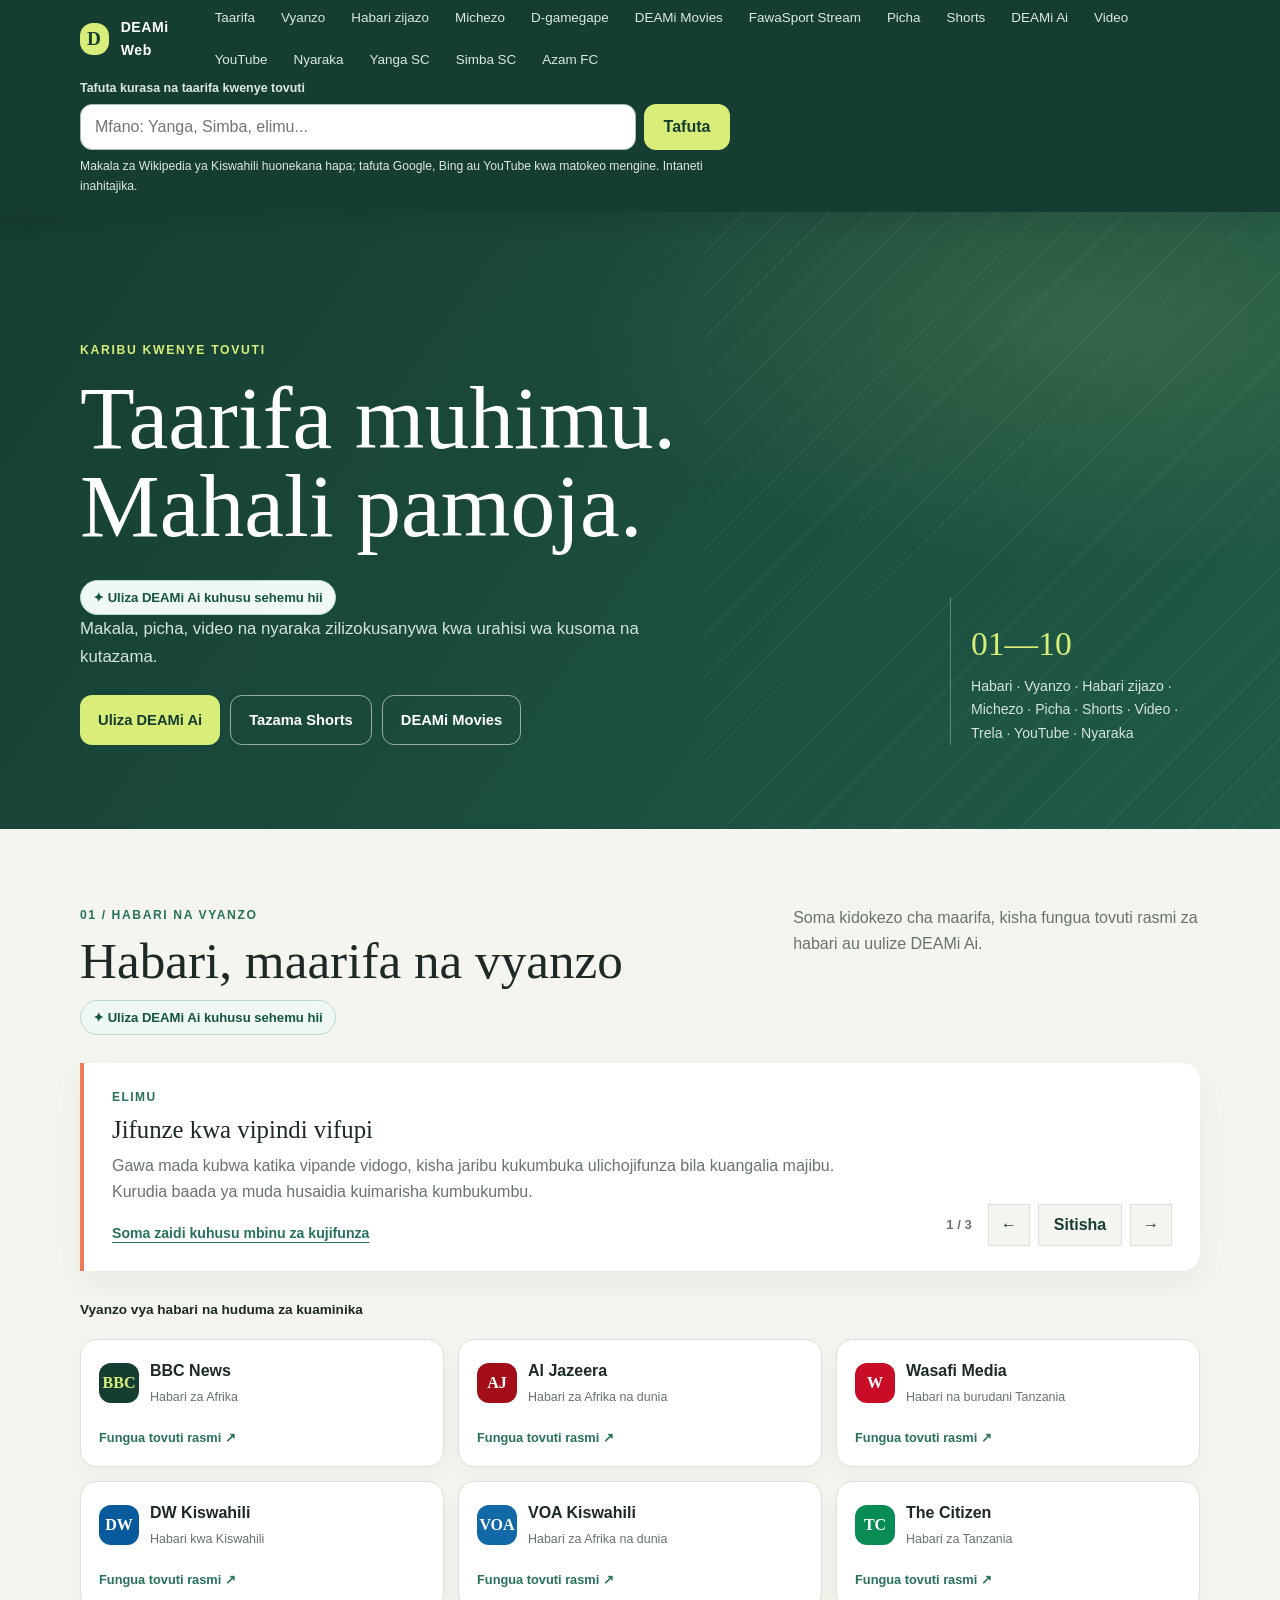
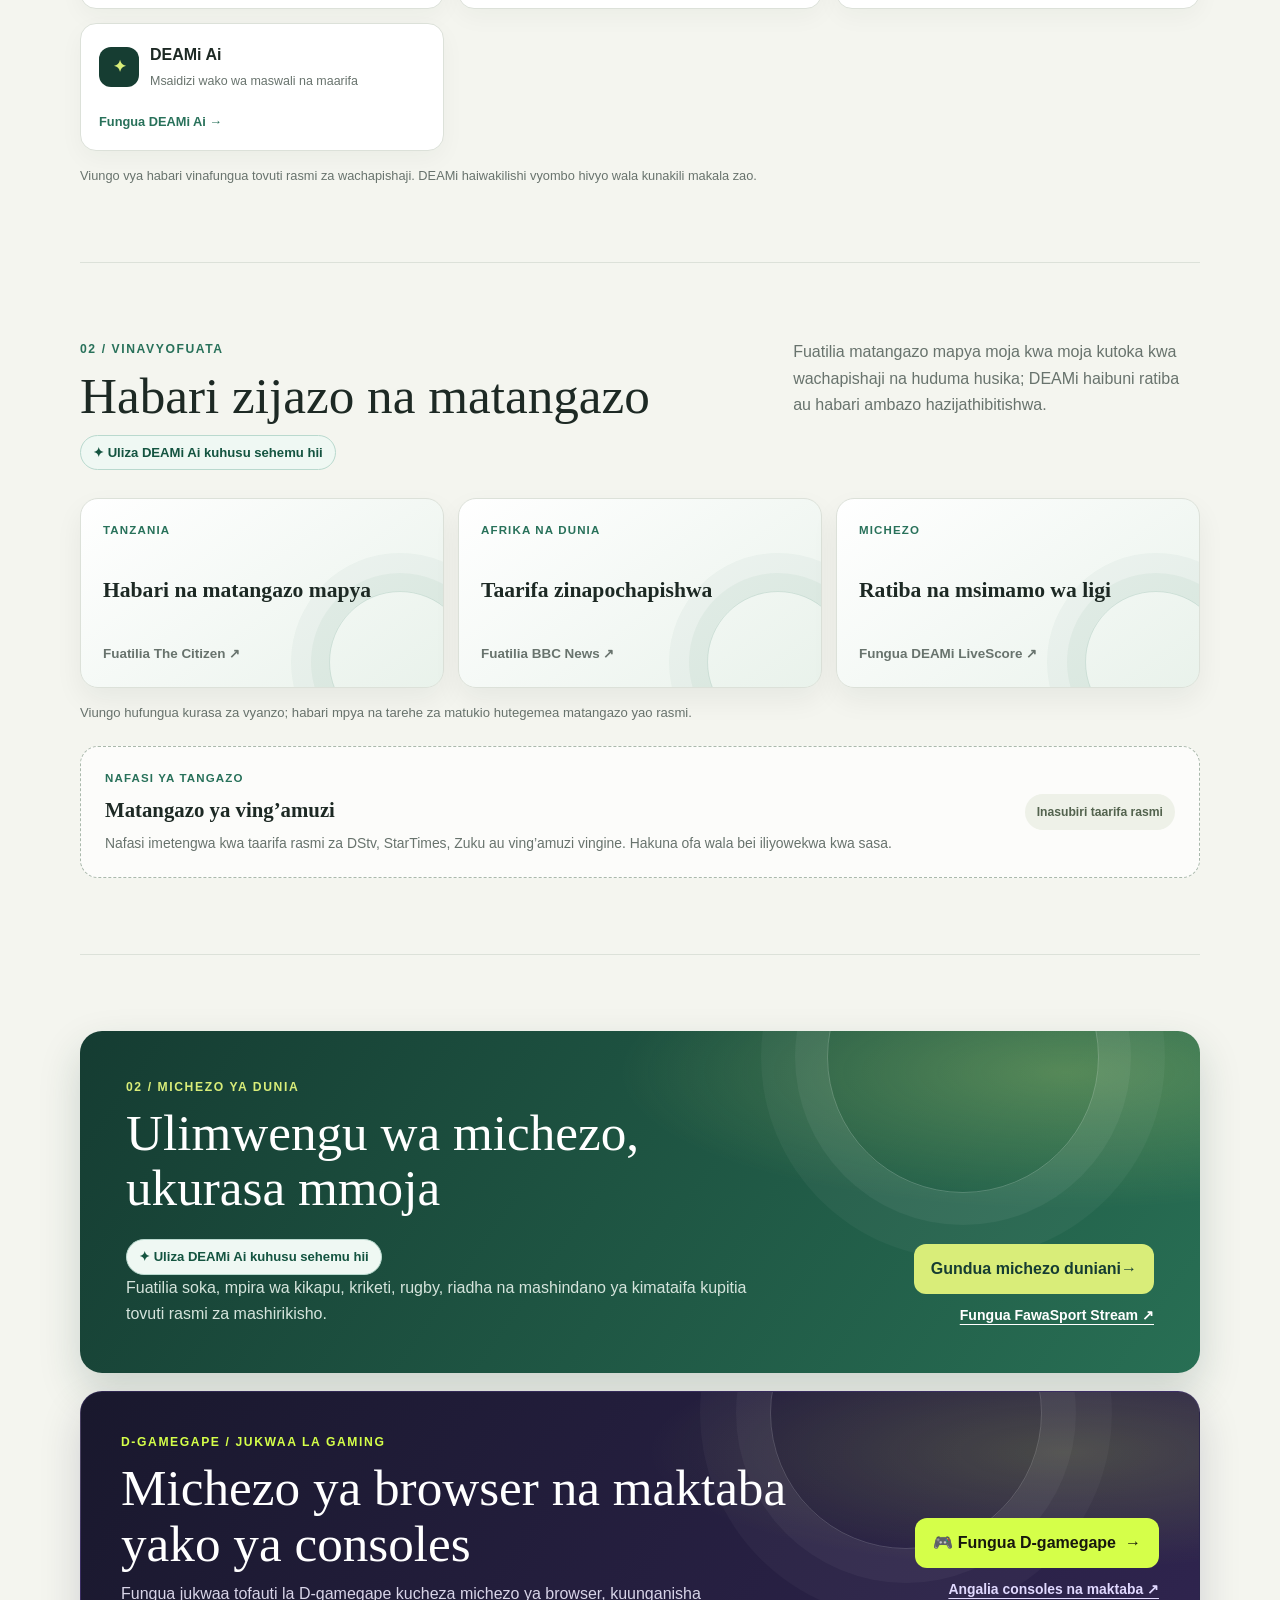
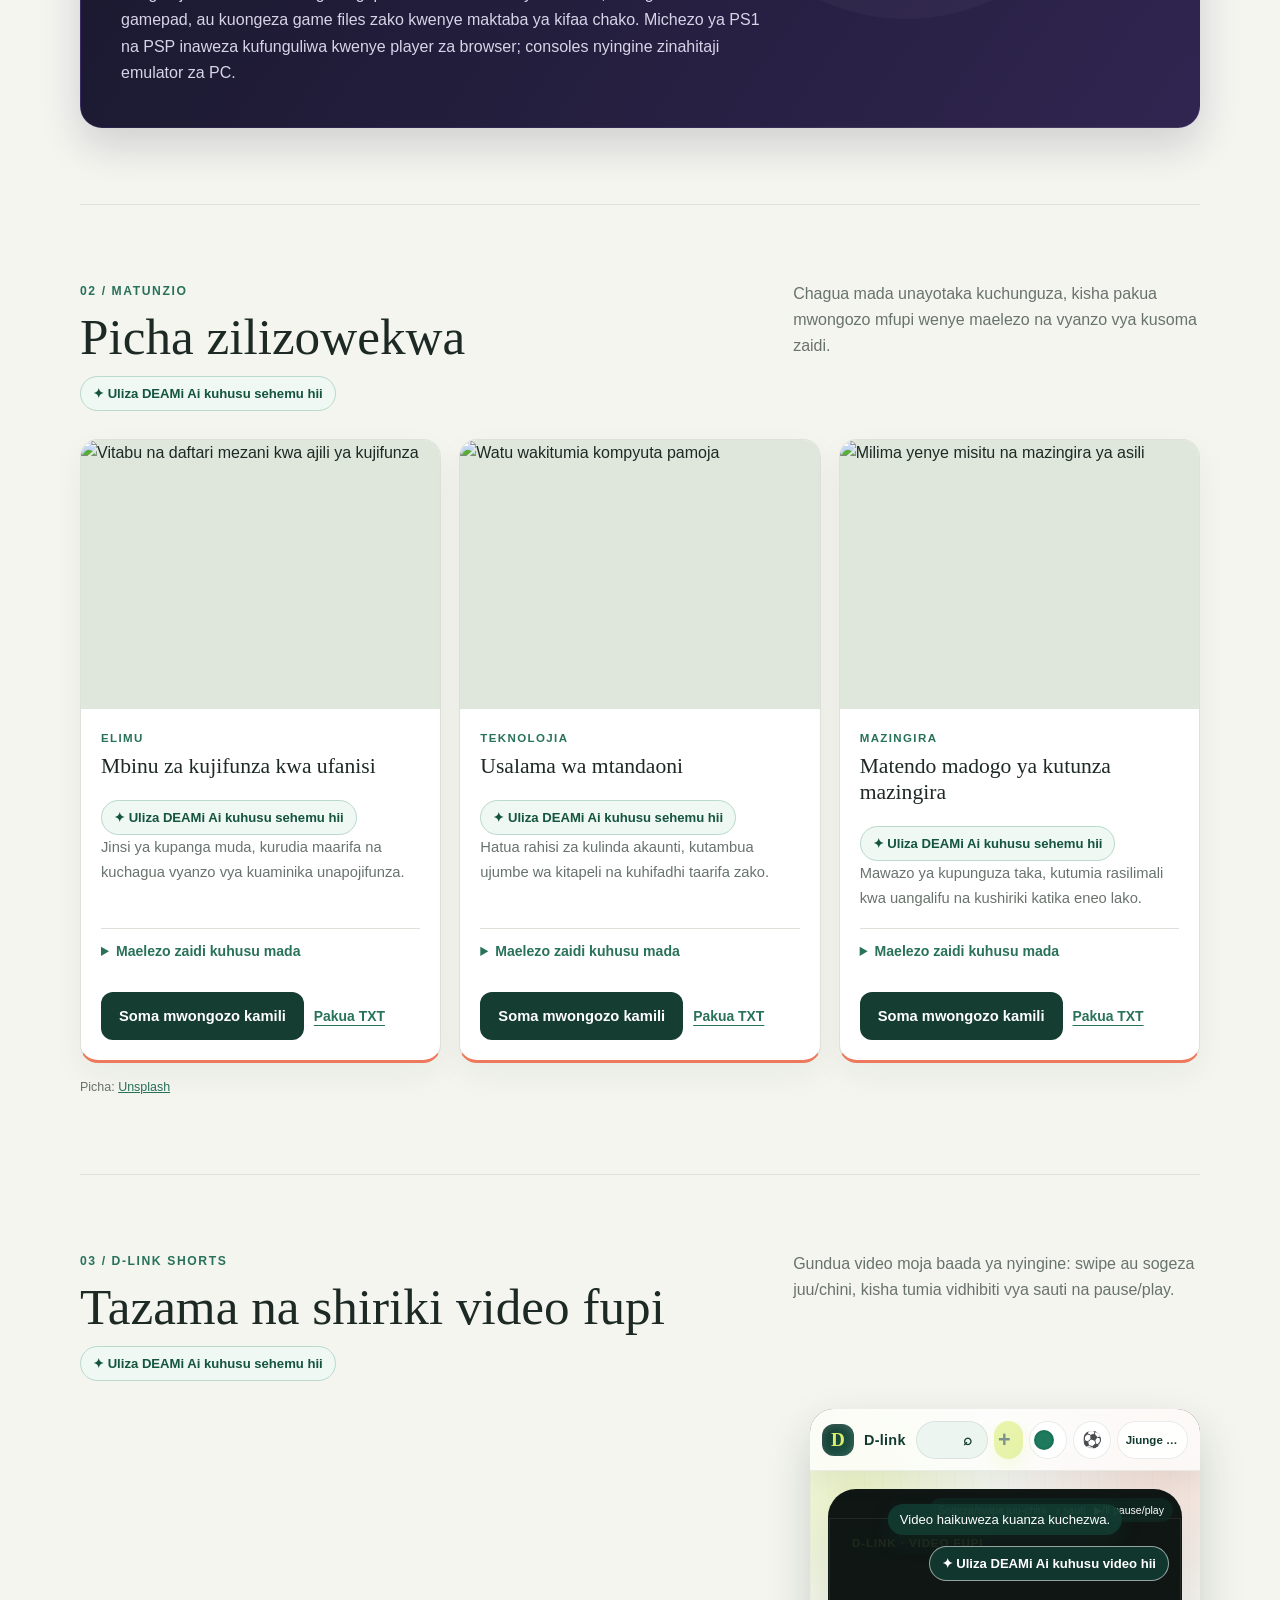
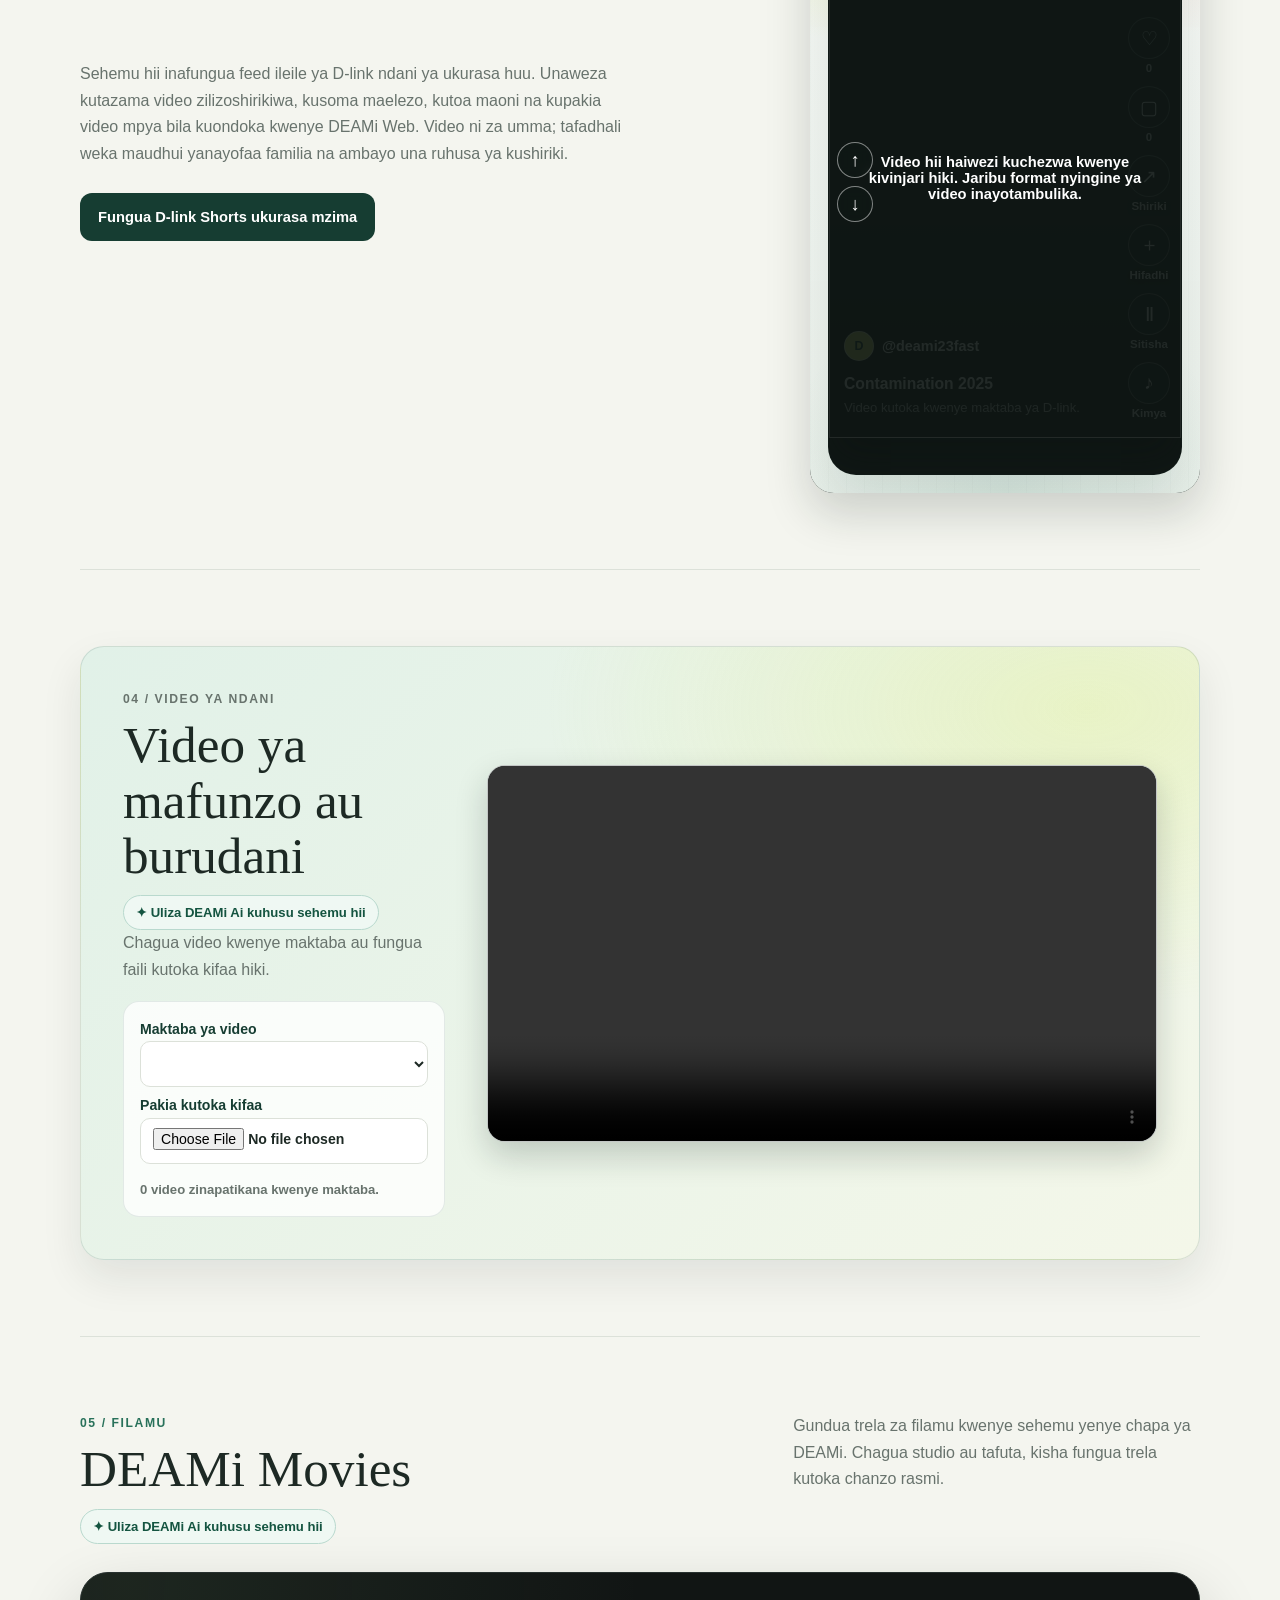
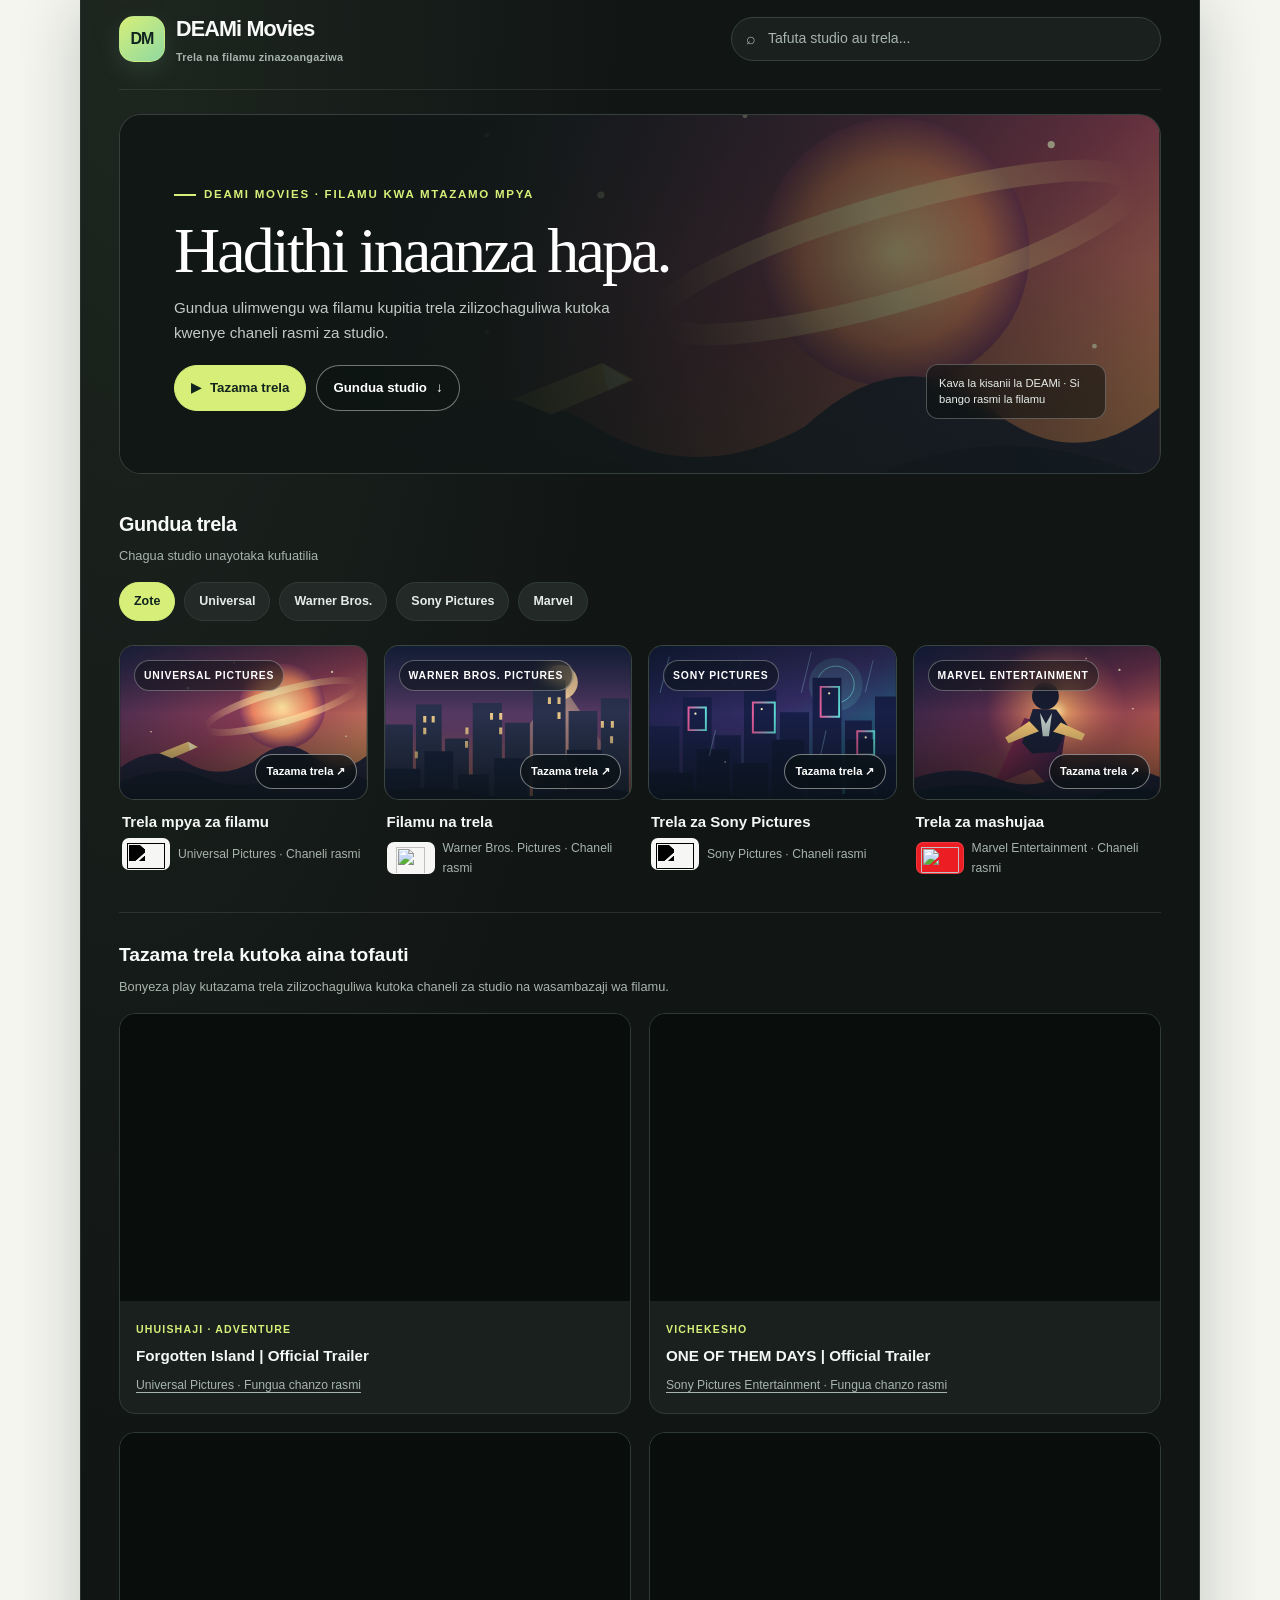
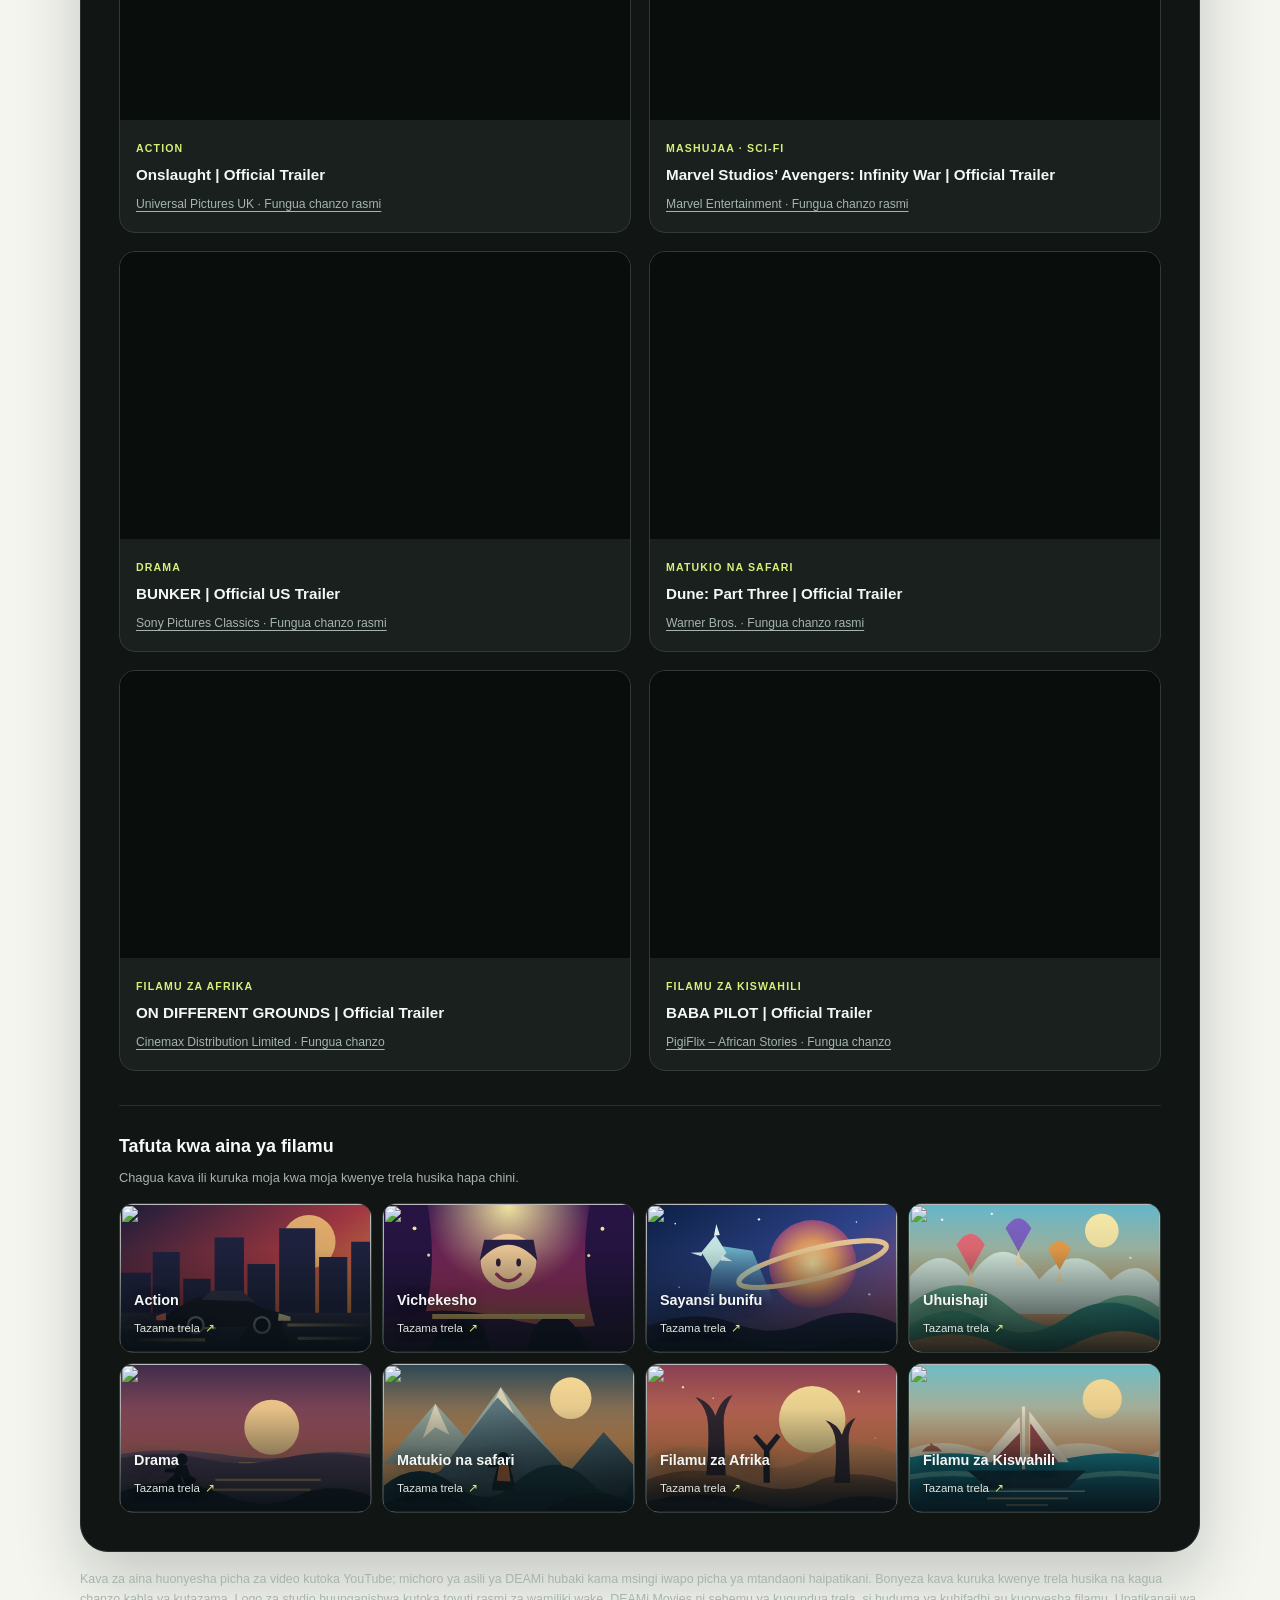
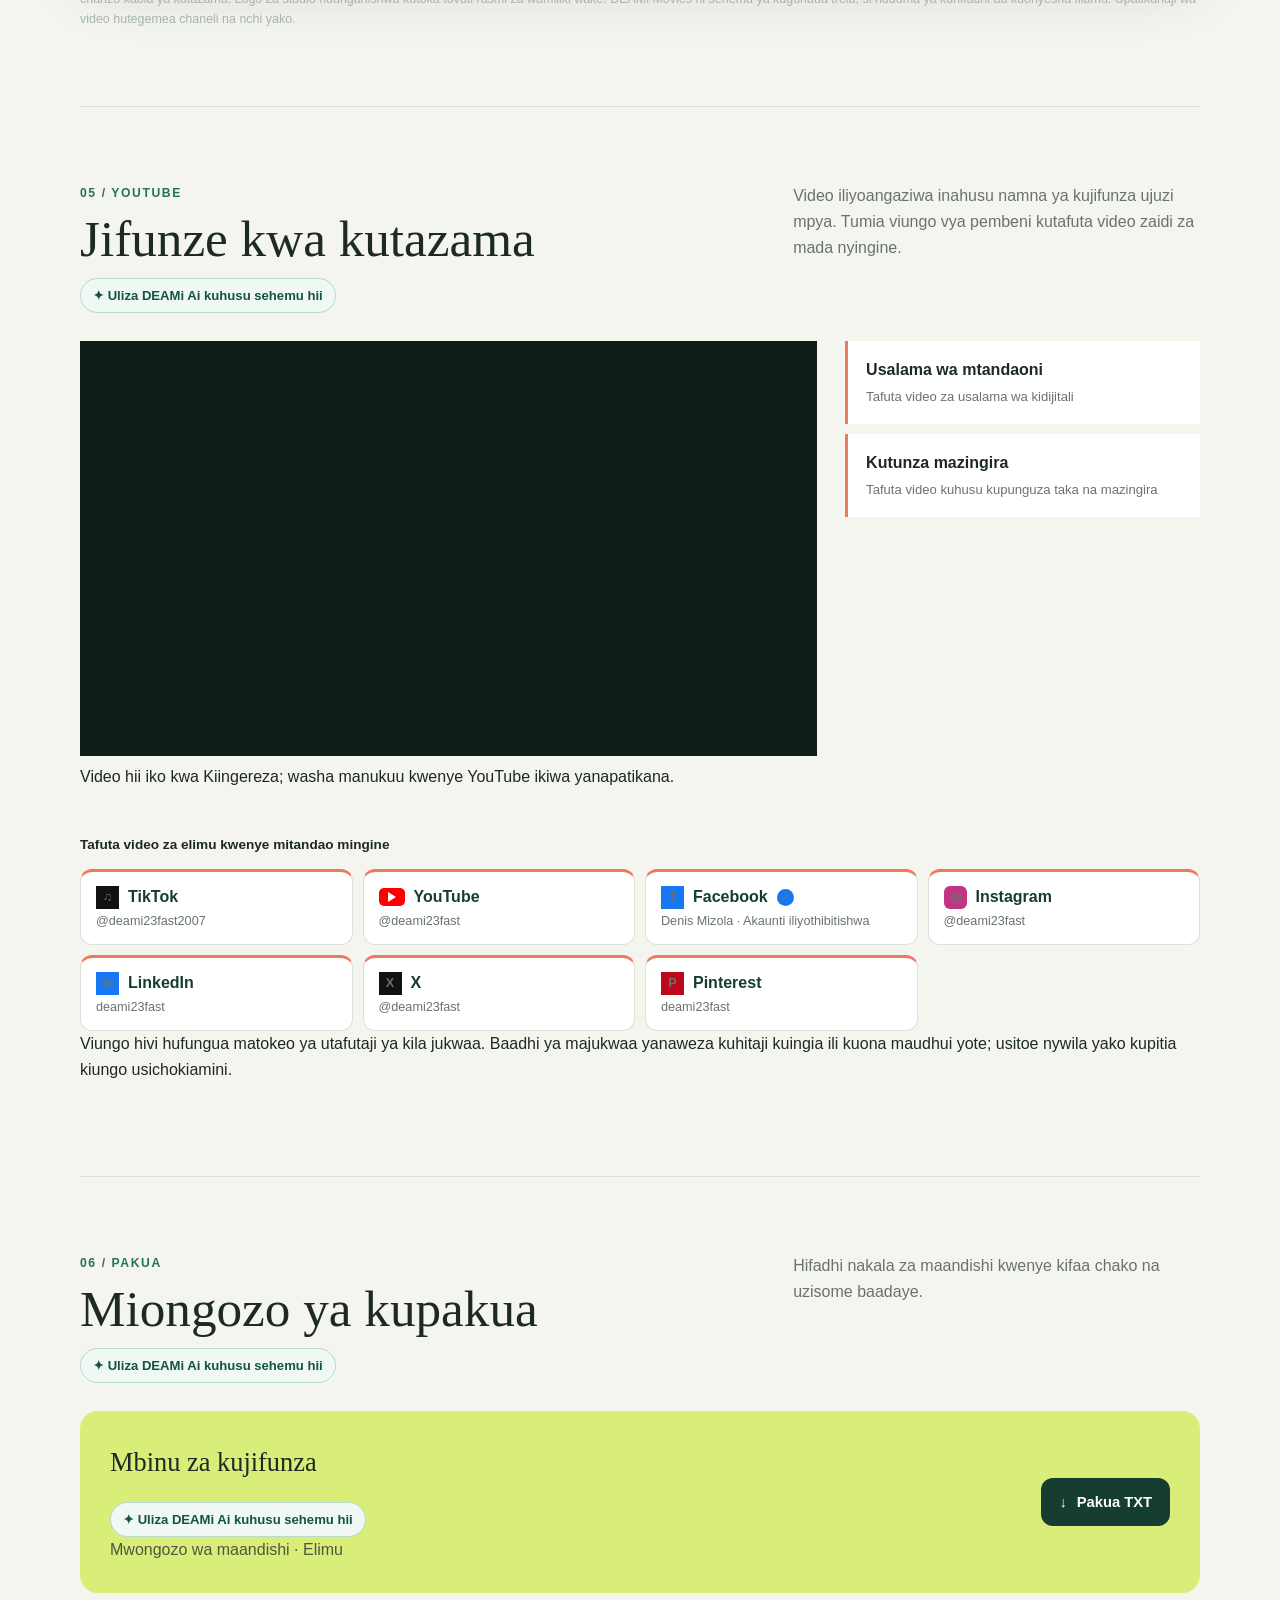
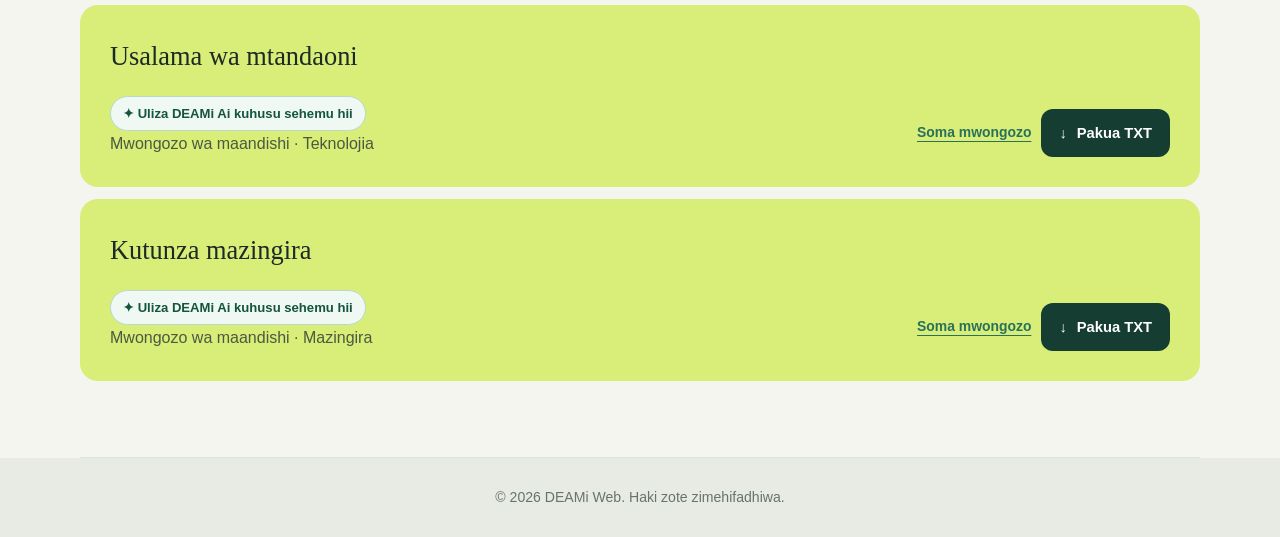
==== q.html @ 46b12076 "Publish DEAMi Web and D-gamegape for GitHub Pages" ====
<!DOCTYPE html>
<html lang="sw">
<head>
    <meta charset="UTF-8">
    <meta name="viewport" content="width=device-width, initial-scale=1.0">
    <meta name="description" content="Tembelea DEAMi Web kupata taarifa, michezo, video, picha na nyaraka za elimu na burudani.">
    <meta name="robots" content="index, follow">
    <link rel="canonical" href="https://denismizola.github.io/deami-web/">
    <meta property="og:type" content="website">
    <meta property="og:locale" content="sw_TZ">
    <meta property="og:site_name" content="DEAMi Web">
    <meta property="og:url" content="https://denismizola.github.io/deami-web/">
    <meta property="og:title" content="DEAMi Web | Taarifa, michezo na burudani">
    <meta property="og:description" content="Taarifa, michezo, video, picha na nyaraka za elimu na burudani katika DEAMi Web.">
    <meta name="twitter:card" content="summary">
    <meta name="twitter:title" content="DEAMi Web | Taarifa, michezo na burudani">
    <meta name="twitter:description" content="Taarifa, michezo, video, picha na nyaraka za elimu na burudani katika DEAMi Web.">
    <title>DEAMi Web | Taarifa, michezo na burudani</title>
    <style>
        :root {
            color-scheme: light;
            --forest: #163d32;
            --green: #28715a;
            --lime: #d9ed79;
            --coral: #ee795c;
            --ink: #1d2924;
            --muted: #68736d;
            --paper: #f4f5ef;
            --line: #dce1d9;
            --white: #fff;
        }

        * { box-sizing: border-box; }
        html { scroll-behavior: smooth; scroll-padding-top: 80px; }
        body { margin: 0; background: var(--paper); color: var(--ink); font-family: "Trebuchet MS", "Segoe UI", sans-serif; line-height: 1.65; transition: background-color 700ms ease; }
        a { color: inherit; }

        body[data-theme="sunset"] {
            --forest: #56313a;
            --green: #963f50;
            --lime: #f0c76b;
            --coral: #287f79;
            --paper: #f7eeeb;
            --line: #e6d9d5;
        }

        body[data-theme="meadow"] {
            --forest: #34483d;
            --green: #52765c;
            --lime: #e5c76a;
            --coral: #b85f48;
            --paper: #edf2e9;
            --line: #d7e0d4;
        }

        .site-header, .hero, .brand-mark, .button, .download-band, .gallery-image {
            transition: background-color 700ms ease, color 700ms ease, border-color 700ms ease;
        }

        .site-header { position: relative; z-index: 2; background: var(--forest); color: var(--white); box-shadow: 0 8px 24px rgb(15 31 24 / 12%); }
        .nav-wrap { display: flex; align-items: center; justify-content: space-between; gap: 24px; width: min(1160px, 90%); min-height: 74px; margin: auto; }
        .brand { display: flex; align-items: center; gap: 12px; font-size: 0.88rem; font-weight: 800; letter-spacing: 0.04em; text-decoration: none; }
        .brand-mark { display: grid; width: 40px; aspect-ratio: 1; place-items: center; border-radius: 13px; background: var(--lime); color: var(--forest); font-family: Georgia, "Times New Roman", serif; font-size: 1.2rem; }
        nav { display: flex; flex-wrap: wrap; gap: 6px; }
        nav a { padding: 7px 10px; border-radius: 999px; color: #dce9e1; font-size: 0.84rem; text-decoration: none; transition: background-color 160ms ease, color 160ms ease; }
        nav a:hover, nav a:focus-visible { background: rgb(255 255 255 / 12%); color: var(--lime); }

        .site-search { width: min(1160px, 90%); margin: 0 auto; padding: 0 0 16px; }
        .site-search label { display: block; margin-bottom: 5px; color: #dce9e1; font-size: 0.78rem; font-weight: 700; }
        .search-control { display: flex; max-width: 650px; gap: 8px; }
        .search-control input { flex: 1; min-width: 0; min-height: 44px; padding: 9px 14px; border: 1px solid #a9beb3; border-radius: 12px; background: var(--white); color: var(--ink); font: inherit; }
        .search-control input:focus-visible { outline: 3px solid var(--lime); outline-offset: 2px; }
        .search-control button { min-width: 86px; min-height: 44px; padding: 9px 14px; border: 0; border-radius: 12px; background: var(--lime); color: var(--forest); font: inherit; font-weight: 800; cursor: pointer; }
        .search-control button:hover { background: #c7df5f; transform: translateY(-1px); }
        .search-results { display: grid; max-width: 650px; max-height: 390px; gap: 1px; margin-top: 8px; overflow-y: auto; background: var(--line); }
        .search-results[hidden] { display: none; }
        .search-section-label { margin: 0; padding: 8px 12px; background: #e8f2e9; color: var(--forest); font-size: 0.73rem; font-weight: 800; letter-spacing: 0.05em; text-transform: uppercase; }
        .search-results a, .search-empty { padding: 11px 13px; background: var(--white); color: var(--ink); text-decoration: none; }
        .search-results a:hover, .search-results a:focus-visible { background: #e8f2e9; }
        .search-results a strong, .search-results a span { display: block; }
        .search-results a span, .search-empty { color: var(--muted); font-size: 0.84rem; }
        .search-results a .search-snippet { margin-top: 4px; line-height: 1.45; }
        .site-search-help { max-width: 650px; margin: 6px 0 0; color: #dce9e1; font-size: 0.76rem; }

        .hero { position: relative; overflow: hidden; background: radial-gradient(ellipse at 85% 18%, rgb(217 237 121 / 13%), transparent 34%), linear-gradient(125deg, var(--forest), #205b48); color: var(--white); }
        .hero::before { position: absolute; inset: 0 0 0 55%; background: repeating-linear-gradient(135deg, transparent 0 28px, rgb(255 255 255 / 5%) 29px 30px); content: ""; }
        .hero-inner { position: relative; display: grid; grid-template-columns: minmax(0, 1fr) 250px; align-items: end; gap: 60px; width: min(1160px, 90%); margin: auto; padding: clamp(76px, 10vw, 132px) 0 84px; }
        .eyebrow { margin: 0 0 14px; color: var(--lime); font-size: 0.76rem; font-weight: 800; letter-spacing: 0.14em; text-transform: uppercase; }
        h1, h2, h3, p { margin-top: 0; }
        h1 { max-width: 780px; margin-bottom: 18px; font-family: Georgia, "Times New Roman", serif; font-size: clamp(3rem, 7vw, 6.4rem); font-weight: 500; letter-spacing: 0; line-height: 0.98; }
        .hero-copy { max-width: 580px; margin-bottom: 0; color: #d5e4dc; font-size: 1.05rem; }
        .hero-actions { display: flex; flex-wrap: wrap; gap: 10px; margin-top: 24px; }
        .hero .button { background: var(--lime); color: var(--forest); }
        .hero .button.secondary { border: 1px solid rgb(255 255 255 / 55%); background: transparent; color: var(--white); }
        .hero .button, .button { border-radius: 12px; transition: transform 160ms ease, box-shadow 160ms ease, background-color 160ms ease; }
        .button:hover { transform: translateY(-2px); box-shadow: 0 8px 18px rgb(20 40 30 / 15%); }
        .hero-index { padding: 19px 0 0 20px; border-left: 1px solid rgb(255 255 255 / 30%); color: #d5e4dc; font-size: 0.88rem; }
        .hero-index strong { display: block; margin-bottom: 4px; color: var(--lime); font-family: Georgia, "Times New Roman", serif; font-size: 2.1rem; font-weight: 500; }

        main { width: min(1160px, 90%); margin: auto; }
        .section { padding: 76px 0; border-bottom: 1px solid var(--line); }
        .section-head { display: grid; grid-template-columns: minmax(0, 1fr) minmax(220px, 0.6fr); align-items: end; gap: 35px; margin-bottom: 28px; }
        .section-kicker { margin-bottom: 8px; color: var(--green); font-size: 0.76rem; font-weight: 800; letter-spacing: 0.13em; text-transform: uppercase; }
        h2 { margin-bottom: 0; font-family: Georgia, "Times New Roman", serif; font-size: clamp(2rem, 4vw, 3.3rem); font-weight: 500; letter-spacing: 0; line-height: 1.08; }
        .section-intro { margin-bottom: 0; color: var(--muted); }
        .story { display: grid; grid-template-columns: minmax(0, 1fr) auto; align-items: end; gap: 20px; padding: 25px 28px; border-left: 4px solid var(--coral); border-radius: 0 18px 18px 0; background: var(--white); box-shadow: 0 12px 34px rgb(24 42 32 / 6%); }
        .story-content { max-width: 780px; }
        .story-kicker { margin-bottom: 7px; color: var(--green); font-size: 0.75rem; font-weight: 800; letter-spacing: 0.12em; text-transform: uppercase; }
        .story h3 { margin-bottom: 8px; font-family: Georgia, "Times New Roman", serif; font-size: 1.55rem; font-weight: 500; line-height: 1.2; }
        .story-copy { margin-bottom: 14px; color: var(--muted); }
        .story-source { color: var(--green); font-size: 0.88rem; font-weight: 800; text-underline-offset: 4px; }
        .story-controls { display: flex; align-items: center; gap: 8px; }
        .story-count { min-width: 42px; color: var(--muted); font-size: 0.82rem; font-weight: 800; text-align: center; }
        .story-controls button { display: grid; width: 42px; height: 42px; place-items: center; border: 1px solid var(--line); background: var(--paper); color: var(--forest); font: inherit; font-weight: 800; cursor: pointer; }
        .story-controls .story-toggle { width: auto; min-width: 84px; padding: 0 10px; }
        .story-controls button:hover { border-color: var(--green); background: #e8f2e9; }
        .story-controls button:focus-visible { outline: 3px solid var(--coral); outline-offset: 2px; }

        .news-sources { display: grid; grid-template-columns: repeat(3, minmax(0, 1fr)); gap: 14px; margin-top: 18px; }
        .news-source-card { display: flex; min-width: 0; min-height: 128px; flex-direction: column; align-items: flex-start; justify-content: space-between; gap: 14px; padding: 18px; border: 1px solid var(--line); border-radius: 16px; background: var(--white); color: var(--ink); text-decoration: none; box-shadow: 0 8px 24px rgb(24 42 32 / 4%); transition: transform 160ms ease, border-color 160ms ease, box-shadow 160ms ease; }
        .news-source-card:hover, .news-source-card:focus-visible { transform: translateY(-3px); border-color: var(--green); box-shadow: 0 14px 28px rgb(24 42 32 / 10%); }
        .news-source-heading { display: flex; align-items: center; gap: 11px; }
        .news-source-mark { display: grid; width: 40px; height: 40px; flex: 0 0 40px; place-items: center; border-radius: 12px; background: var(--forest); color: var(--lime); font-family: Georgia, "Times New Roman", serif; font-size: 1rem; font-weight: 800; }
        .news-source-card:nth-child(2) .news-source-mark { background: #a20d18; color: #fff; }
        .news-source-card:nth-child(3) .news-source-mark { background: #c90d26; color: #fff; }
        .news-source-card:nth-child(4) .news-source-mark { background: #075a9c; color: #fff; }
        .news-source-card:nth-child(5) .news-source-mark { background: #1269a8; color: #fff; }
        .news-source-card:nth-child(6) .news-source-mark { background: #098b56; color: #fff; }
        .news-source-card strong { display: block; font-size: 1rem; }
        .news-source-card small { display: block; margin-top: 2px; color: var(--muted); font-size: .78rem; }
        .news-source-visit { color: var(--green); font-size: .8rem; font-weight: 800; }
        .news-source-note { margin: 14px 0 0; color: var(--muted); font-size: .8rem; }
        .upcoming-news-grid { display: grid; grid-template-columns: repeat(3, minmax(0, 1fr)); gap: 14px; }
        .upcoming-news-card { position: relative; display: flex; min-height: 190px; flex-direction: column; align-items: flex-start; justify-content: space-between; gap: 18px; overflow: hidden; padding: 22px; border: 1px solid var(--line); border-radius: 18px; background: linear-gradient(145deg, var(--white), #e9f2eb); box-shadow: 0 12px 28px rgb(24 42 32 / 6%); text-decoration: none; transition: transform 180ms ease, box-shadow 180ms ease, border-color 180ms ease; }
        .upcoming-news-card::after { position: absolute; right: -28px; bottom: -46px; width: 140px; aspect-ratio: 1; border: 1px solid rgb(40 113 90 / 17%); border-radius: 50%; box-shadow: 0 0 0 18px rgb(40 113 90 / 5%), 0 0 0 38px rgb(40 113 90 / 4%); content: ""; pointer-events: none; }
        .upcoming-news-card:hover { transform: translateY(-4px); border-color: var(--green); box-shadow: 0 18px 34px rgb(24 42 32 / 11%); }
        .upcoming-news-card > * { position: relative; z-index: 1; }
        .upcoming-news-tag { color: var(--green); font-size: .72rem; font-weight: 850; letter-spacing: .1em; text-transform: uppercase; }
        .upcoming-news-card strong { max-width: 18em; font-family: Georgia, "Times New Roman", serif; font-size: 1.35rem; font-weight: 600; line-height: 1.2; }
        .upcoming-news-card span:last-child { color: var(--muted); font-size: .84rem; font-weight: 700; }
        .upcoming-news-note { margin: 14px 0 0; color: var(--muted); font-size: .82rem; }
        .decoder-promo { display: grid; grid-template-columns: minmax(0, 1fr) auto; align-items: center; gap: 24px; margin-top: 22px; padding: 22px 24px; border: 1px dashed #aab9ac; border-radius: 18px; background: rgb(255 255 255 / 68%); }
        .decoder-promo-label { display: block; margin-bottom: 5px; color: var(--green); font-size: .72rem; font-weight: 850; letter-spacing: .1em; text-transform: uppercase; }
        .decoder-promo h3 { margin-bottom: 5px; font-family: Georgia, "Times New Roman", serif; font-size: 1.3rem; font-weight: 600; }
        .decoder-promo p { margin-bottom: 0; color: var(--muted); font-size: .87rem; }
        .decoder-promo-badge { padding: 8px 12px; border-radius: 999px; background: #eef1e8; color: #53634e; font-size: .76rem; font-weight: 800; white-space: nowrap; }

        .sports-feature { position: relative; display: grid; min-height: 250px; grid-template-columns: minmax(0, 1fr) auto; align-items: end; gap: 30px; overflow: hidden; padding: clamp(24px, 5vw, 46px); border-radius: 22px; background: radial-gradient(ellipse at 88% 12%, rgb(217 237 121 / 28%), transparent 32%), linear-gradient(125deg, #153c32, #286f54); color: var(--white); box-shadow: 0 18px 42px rgb(22 61 50 / 18%); }
        .sports-feature::after { position: absolute; top: -110px; right: 9%; width: 270px; aspect-ratio: 1; border: 1px solid rgb(255 255 255 / 22%); border-radius: 50%; box-shadow: 0 0 0 32px rgb(255 255 255 / 5%), 0 0 0 66px rgb(255 255 255 / 4%); content: ""; pointer-events: none; }
        .sports-feature-copy, .sports-feature-links { position: relative; z-index: 1; }
        .sports-feature-links { display: grid; gap: 10px; justify-items: end; }
        .sports-feature .section-kicker { color: var(--lime); }
        .sports-feature h2 { max-width: 680px; margin-bottom: 12px; }
        .sports-feature p:not(.section-kicker) { max-width: 640px; margin-bottom: 0; color: #d5e4dc; }
        .sports-feature-link { display: inline-flex; min-height: 48px; align-items: center; justify-content: center; padding: 12px 17px; border-radius: 12px; background: var(--lime); color: var(--forest); font-weight: 850; text-decoration: none; white-space: nowrap; transition: transform 160ms ease, box-shadow 160ms ease; }
        .sports-feature-link:hover { transform: translateY(-2px); box-shadow: 0 8px 18px rgb(0 0 0 / 16%); }
        .sports-feature-stream { color: var(--white); font-size: .88rem; font-weight: 800; text-underline-offset: 4px; }
        .game-platform-feature { position: relative; display: grid; min-height: 220px; grid-template-columns: minmax(0, 1fr) auto; align-items: center; gap: 28px; margin-top: 18px; padding: clamp(24px, 5vw, 40px); overflow: hidden; border: 1px solid rgb(117 89 198 / 18%); border-radius: 22px; background: radial-gradient(ellipse at 88% 18%, rgb(213 255 73 / 18%), transparent 30%), linear-gradient(125deg, #19182d, #302550); color: var(--white); box-shadow: 0 18px 42px rgb(27 23 55 / 16%); }
        .game-platform-feature::after { position: absolute; top: -115px; right: 14%; width: 270px; aspect-ratio: 1; border: 1px solid rgb(255 255 255 / 18%); border-radius: 50%; box-shadow: 0 0 0 34px rgb(255 255 255 / 4%), 0 0 0 70px rgb(255 255 255 / 3%); content: ""; pointer-events: none; }
        .game-platform-copy, .game-platform-actions { position: relative; z-index: 1; }
        .game-platform-feature .section-kicker { color: #d5ff49; }
        .game-platform-feature h2 { max-width: 680px; margin-bottom: 10px; }
        .game-platform-feature p:not(.section-kicker) { max-width: 650px; margin-bottom: 0; color: #d8d4e8; }
        .game-platform-actions { display: grid; gap: 10px; justify-items: end; }
        .game-platform-button { display: inline-flex; min-height: 48px; align-items: center; justify-content: center; gap: 9px; padding: 12px 18px; border-radius: 12px; background: #d5ff49; color: #17180d; font-weight: 900; text-decoration: none; white-space: nowrap; transition: transform 160ms ease, box-shadow 160ms ease; }
        .game-platform-button:hover { transform: translateY(-2px); box-shadow: 0 8px 18px rgb(0 0 0 / 18%); }
        .game-platform-secondary { color: #e1d9ff; font-size: .87rem; font-weight: 800; text-underline-offset: 4px; }

        .gallery-grid { display: grid; grid-template-columns: repeat(3, minmax(0, 1fr)); gap: 18px; }
        .gallery-item { display: flex; min-width: 0; flex-direction: column; overflow: hidden; border: 1px solid var(--line); border-bottom: 3px solid var(--coral); border-radius: 18px; background: var(--white); box-shadow: 0 12px 32px rgb(24 42 32 / 5%); }
        .gallery-image { display: block; width: 100%; aspect-ratio: 4 / 3; object-fit: cover; background: #dfe7dc; }
        .gallery-content { display: flex; flex: 1; flex-direction: column; align-items: flex-start; padding: 20px; }
        .gallery-kicker { margin-bottom: 6px; color: var(--green); font-size: 0.72rem; font-weight: 800; letter-spacing: 0.12em; text-transform: uppercase; }
        .gallery-content h3 { margin-bottom: 8px; font-family: Georgia, "Times New Roman", serif; font-size: 1.35rem; font-weight: 500; line-height: 1.2; }
        .gallery-content p:not(.gallery-kicker) { flex: 1; margin-bottom: 18px; color: var(--muted); font-size: 0.92rem; }
        .gallery-details { width: 100%; margin: 0 0 18px; border-top: 1px solid var(--line); }
        .gallery-details summary { padding: 11px 0; color: var(--green); font-size: 0.88rem; font-weight: 800; cursor: pointer; }
        .gallery-details p { margin: 0 0 10px; color: var(--muted); font-size: 0.88rem; }
        .gallery-details ul { margin: 0 0 14px; padding-left: 19px; color: var(--muted); font-size: 0.86rem; }
        .gallery-details li + li { margin-top: 5px; }
        .gallery-actions { display: flex; flex-wrap: wrap; gap: 10px; align-items: center; margin-top: auto; }
        .gallery-actions .button { margin-top: 0; }
        .gallery-text-link { color: var(--green); font-size: 0.87rem; font-weight: 800; text-underline-offset: 4px; }
        .image-credit { margin: 14px 0 0; color: var(--muted); font-size: 0.78rem; }
        .image-credit a { color: var(--green); }

        .shorts-layout { display: grid; grid-template-columns: minmax(0, 1fr) minmax(280px, 390px); align-items: center; gap: 48px; }
        .shorts-copy { max-width: 560px; }
        .shorts-copy > p:not(.section-kicker) { color: var(--muted); }
        .shorts-frame { display: block; width: 100%; height: min(76dvh, 780px); min-height: 580px; border: 0; border-radius: 24px; background: #101715; box-shadow: 0 20px 45px rgb(17 35 28 / 18%); }
        .shorts-link { margin-top: 10px; }

        .video-section { display: grid; grid-template-columns: minmax(220px, 0.65fr) minmax(0, 1.35fr); gap: 42px; align-items: center; padding: clamp(22px, 4vw, 42px); border: 1px solid rgb(18 58 48 / 12%); border-radius: 24px; background: radial-gradient(ellipse at 90% 10%, rgb(220 237 107 / 28%), transparent 38%), linear-gradient(135deg, #e1f1e8, #f4f7e9); box-shadow: 0 18px 42px rgb(17 35 28 / 9%); }
        .video-copy p { color: var(--muted); }
        .video-library-control { display: grid; gap: 7px; margin-top: 18px; padding: 16px; border: 1px solid rgb(18 58 48 / 10%); border-radius: 16px; background: rgb(255 255 255 / 78%); color: var(--forest); font-size: 0.88rem; font-weight: 800; }
        .video-library-control select, .video-library-control input { width: 100%; min-height: 46px; padding: 9px 12px; border: 1px solid var(--line); border-radius: 10px; background: var(--white); color: var(--ink); font: inherit; }
        .video-library-status { min-height: 1.5em; margin: 8px 0 0; color: var(--muted); font-size: 0.82rem; }
        .ad-slot { display: grid; min-height: 100px; place-items: center; margin: 22px 0; overflow: hidden; }
        .ad-slot[hidden] { display: none; }
        .video-frame { width: 100%; aspect-ratio: 16 / 9; overflow: hidden; border: 1px solid rgb(255 255 255 / 75%); border-radius: 18px; background: #101c17; box-shadow: 0 14px 32px rgb(17 35 28 / 20%); }
        .video-frame video { display: block; width: 100%; height: 100%; object-fit: contain; }
        .youtube-layout { display: grid; grid-template-columns: minmax(0, 1.35fr) minmax(240px, 0.65fr); gap: 28px; align-items: stretch; }
        .youtube-frame { width: 100%; aspect-ratio: 16 / 9; border: 0; background: #101c17; }
        .youtube-links { display: grid; align-content: start; gap: 10px; }
        .youtube-links a { display: block; padding: 16px 18px; border-left: 3px solid var(--coral); background: var(--white); font-weight: 800; text-decoration: none; }
        .youtube-links a span { display: block; margin-top: 3px; color: var(--muted); font-size: 0.82rem; font-weight: 500; }
        .youtube-links a:hover { border-left-color: var(--green); background: #e8f2e9; }
        .trailers-intro { max-width: 760px; margin: 0 0 22px; color: var(--muted); }
        .movies-app { overflow: hidden; padding: clamp(18px, 3.5vw, 38px); border: 1px solid #28312f; border-radius: 28px; background: radial-gradient(ellipse at 4% 0%, rgb(111 153 107 / 13%), transparent 34%), #111514; color: #f4f7f5; box-shadow: 0 28px 65px rgb(10 24 19 / 20%); }
        .movies-topbar { display: flex; align-items: center; justify-content: space-between; gap: 22px; padding-bottom: 22px; border-bottom: 1px solid rgb(255 255 255 / 9%); }
        .movies-brand { display: inline-flex; flex: 0 0 auto; align-items: center; gap: 11px; color: #f8faf9; font-size: 1.35rem; font-weight: 900; letter-spacing: -.04em; }
        .movies-brand-mark { display: grid; width: 46px; height: 46px; place-items: center; border: 1px solid rgb(215 239 121 / 42%); border-radius: 15px; background: linear-gradient(140deg, #d7ef79, #8fd9a1); color: #10231d; font-size: 1rem; box-shadow: 0 8px 25px rgb(143 217 161 / 14%); }
        .movies-brand small { display: block; margin-top: 3px; color: #a7b4ae; font-size: .68rem; font-weight: 600; letter-spacing: .02em; }
        .movies-search { display: flex; width: min(100%, 430px); min-height: 44px; align-items: center; gap: 10px; padding: 0 14px; border: 1px solid #36413d; border-radius: 999px; background: #1a201e; color: #a7b4ae; }
        .movies-search input { width: 100%; min-width: 0; border: 0; outline: 0; background: transparent; color: #f4f7f5; font: inherit; font-size: .88rem; }
        .movies-search input::placeholder { color: #a7b4ae; }
        .movies-search:focus-within { border-color: #b8d96e; box-shadow: 0 0 0 3px rgb(184 217 110 / 16%); }
        .movies-featured { position: relative; display: grid; min-height: 360px; grid-template-columns: minmax(0, 1.12fr) minmax(220px, .88fr); align-items: center; gap: 24px; overflow: hidden; margin-top: 24px; padding: clamp(24px, 5vw, 54px); border: 1px solid rgb(255 255 255 / 12%); border-radius: 22px; background: #1a2422; isolation: isolate; }
        .movies-featured::after { position: absolute; z-index: -1; inset: 0; background: linear-gradient(90deg, #101715 0%, rgb(16 23 21 / 96%) 36%, rgb(16 23 21 / 65%) 65%, rgb(16 23 21 / 28%) 100%), linear-gradient(0deg, rgb(16 23 21 / 42%), transparent 60%); content: ""; }
        .movies-featured-cover { position: absolute; z-index: -2; inset: 0 0 0 26%; width: 74%; height: 100%; object-fit: cover; object-position: center 44%; opacity: .9; animation: trailer-cover-drift 32s ease-in-out infinite alternate; }
        .movies-featured-copy { max-width: 570px; }
        .movies-featured-kicker { display: inline-flex; align-items: center; gap: 8px; margin-bottom: 16px; color: #d7ef79; font-size: .72rem; font-weight: 900; letter-spacing: .15em; text-transform: uppercase; }
        .movies-featured-kicker::before { width: 22px; height: 2px; background: currentColor; content: ""; }
        .movies-featured h3 { max-width: 9em; margin-bottom: 12px; color: #fff; font-family: Georgia, "Times New Roman", serif; font-size: clamp(2.25rem, 5vw, 4.25rem); font-weight: 500; letter-spacing: -.045em; line-height: .98; }
        .movies-featured-copy p { max-width: 460px; margin-bottom: 20px; color: #c0cbc5; font-size: .95rem; line-height: 1.65; }
        .movies-featured-actions { display: flex; flex-wrap: wrap; align-items: center; gap: 10px; }
        .movies-featured-link { display: inline-flex; min-height: 46px; align-items: center; justify-content: center; gap: 9px; padding: 11px 16px; border: 1px solid #d7ef79; border-radius: 999px; background: #d7ef79; color: #10231d; font-size: .83rem; font-weight: 850; text-decoration: none; transition: transform 160ms ease, background 160ms ease; }
        .movies-featured-link:hover { transform: translateY(-2px); background: #e4f79c; }
        .movies-featured-link.secondary { border-color: rgb(255 255 255 / 42%); background: rgb(13 20 18 / 38%); color: #fff; backdrop-filter: blur(8px); }
        .movies-featured-link.secondary:hover { background: rgb(255 255 255 / 15%); }
        .movies-featured-note { align-self: end; justify-self: end; max-width: 180px; padding: 10px 12px; border: 1px solid rgb(255 255 255 / 26%); border-radius: 12px; background: rgb(11 17 15 / 55%); color: #e7eee9; font-size: .7rem; line-height: 1.5; backdrop-filter: blur(10px); }
        .movies-shelf-heading { display: flex; align-items: end; justify-content: space-between; gap: 14px; margin: 34px 0 16px; }
        .movies-shelf-heading h3 { margin: 0; color: #f7faf8; font-size: 1.24rem; font-weight: 850; letter-spacing: -.02em; }
        .movies-shelf-heading p { margin: 4px 0 0; color: #a7b4ae; font-size: .8rem; }
        .movies-filters { display: flex; overflow-x: auto; gap: 9px; margin: 0 0 20px; padding: 0 0 4px; scrollbar-width: thin; }
        .movies-filter { flex: 0 0 auto; min-height: 36px; padding: 8px 14px; border: 1px solid #303a36; border-radius: 999px; background: #222927; color: #e5ebe7; font: inherit; font-size: .78rem; font-weight: 750; cursor: pointer; transition: background 150ms ease, color 150ms ease, border-color 150ms ease; }
        .movies-filter:hover { border-color: #b8d96e; }
        .movies-filter[aria-pressed="true"] { border-color: #d7ef79; background: #d7ef79; color: #10231d; }
        .trailers-grid { display: grid; grid-template-columns: repeat(4, minmax(0, 1fr)); gap: 24px 16px; }
        .trailer-card { --cover-speed: 24s; min-width: 0; color: #f4f7f5; }
        .trailer-card:nth-child(2) { --cover-speed: 29s; }
        .trailer-card:nth-child(3) { --cover-speed: 26s; }
        .trailer-card:nth-child(4) { --cover-speed: 32s; }
        .trailer-visual { position: relative; display: flex; min-height: 0; aspect-ratio: 16 / 10; flex-direction: column; align-items: flex-start; justify-content: space-between; gap: 12px; overflow: hidden; padding: 14px; border: 1px solid rgb(255 255 255 / 14%); border-radius: 15px; background: #172620; isolation: isolate; }
        .trailer-visual::before { position: absolute; z-index: 2; top: -45%; bottom: -45%; left: -65%; width: 38%; background: linear-gradient(90deg, transparent, rgb(255 255 255 / 24%), transparent); content: ""; pointer-events: none; transform: skewX(-18deg); animation: trailer-light-sweep var(--cover-speed) ease-in-out infinite; animation-delay: -7s; }
        .trailer-visual::after { position: absolute; z-index: 1; inset: 0; background: linear-gradient(180deg, rgb(9 17 20 / 38%) 0%, transparent 44%, rgb(9 17 20 / 76%) 100%); content: ""; pointer-events: none; }
        .trailer-cover { position: absolute; z-index: 0; inset: 0; width: 100%; height: 100%; object-fit: cover; transform-origin: center; animation: trailer-cover-drift var(--cover-speed) ease-in-out infinite alternate; }
        .trailer-card:hover .trailer-visual { border-color: #95b46b; }
        .trailer-card:hover .trailer-cover { animation-play-state: paused; filter: saturate(1.18) brightness(1.08); }
        .trailer-card > *:not(.trailer-visual) { margin-left: 3px; }
        .trailer-studio { position: relative; z-index: 3; padding: 6px 9px; border: 1px solid rgb(255 255 255 / 30%); border-radius: 999px; background: rgb(9 17 20 / 48%); color: var(--white); font-size: .65rem; font-weight: 850; letter-spacing: .08em; text-transform: uppercase; backdrop-filter: blur(8px); }
        .trailer-card strong { display: block; margin-top: 12px; font-size: .94rem; font-weight: 800; line-height: 1.35; }
        .trailer-meta { display: flex; align-items: center; gap: 8px; margin-top: 6px; color: #a7b4ae; font-size: .76rem; }
        .trailer-meta-logo { display: grid; width: 48px; height: 32px; flex: 0 0 48px; place-items: center; overflow: hidden; padding: 4px; border: 1px solid rgb(255 255 255 / 12%); border-radius: 7px; background: #f6f7f5; }
        .trailer-meta-logo img { display: block; width: 100%; height: 100%; object-fit: contain; }
        .trailer-meta-logo-universal img, .trailer-meta-logo-sony img { filter: brightness(0); }
        .trailer-meta-logo-warner img { width: 29px; height: 29px; }
        .trailer-meta-logo-marvel { background: #ed1d24; }
        .trailer-cta { position: absolute; z-index: 3; right: 10px; bottom: 10px; display: inline-flex; align-items: center; gap: 6px; padding: 7px 10px; border: 1px solid rgb(255 255 255 / 45%); border-radius: 999px; background: rgb(9 17 20 / 68%); color: var(--white); font-size: .7rem; font-weight: 800; text-decoration: none; backdrop-filter: blur(8px); transition: background 160ms ease, color 160ms ease; }
        .trailer-cta:hover { background: #d7ef79; color: #10231d; }
        .movies-empty { grid-column: 1 / -1; padding: 32px 16px; border: 1px dashed #46524c; border-radius: 16px; color: #c3cdc7; text-align: center; }
        .movies-video-shelf { margin-top: 34px; padding-top: 26px; border-top: 1px solid rgb(255 255 255 / 10%); }
        .movies-video-shelf-heading { margin-bottom: 16px; }
        .movies-video-shelf-heading h3 { margin: 0; color: #f7faf8; font-size: 1.2rem; font-weight: 850; }
        .movies-video-shelf-heading p { margin: 5px 0 0; color: #a7b4ae; font-size: .8rem; }
        .movies-video-grid { display: grid; grid-template-columns: repeat(2, minmax(0, 1fr)); gap: 18px; }
        .movies-video-card { min-width: 0; overflow: hidden; border: 1px solid #303b36; border-radius: 16px; background: #19201e; transition: border-color 180ms ease, transform 180ms ease; }
        .movies-video-card:hover { transform: translateY(-3px); border-color: #819a62; }
        .movies-video-frame { display: block; width: 100%; aspect-ratio: 16 / 9; border: 0; background: #090d0c; }
        .movies-video-copy { padding: 14px 16px 16px; }
        .movies-video-category { display: inline-block; margin-bottom: 7px; color: #d7ef79; font-size: .66rem; font-weight: 900; letter-spacing: .11em; text-transform: uppercase; }
        .movies-video-copy h4 { margin: 0; color: #f4f7f5; font-size: .95rem; font-weight: 800; line-height: 1.4; }
        .movies-video-source { display: inline-block; margin-top: 8px; color: #a7b4ae; font-size: .76rem; text-decoration: underline; text-underline-offset: 3px; }
        .movies-video-source:hover { color: #d7ef79; }
        .movies-genres { margin-top: 34px; padding-top: 26px; border-top: 1px solid rgb(255 255 255 / 10%); }
        .movies-genres-heading { margin-bottom: 15px; }
        .movies-genres-heading h3 { margin: 0; color: #f7faf8; font-size: 1.12rem; font-weight: 850; }
        .movies-genres-heading p { margin: 5px 0 0; color: #a7b4ae; font-size: .8rem; }
        .movies-genre-grid { display: grid; grid-template-columns: repeat(4, minmax(0, 1fr)); gap: 10px; }
        .movies-genre-link { position: relative; display: flex; min-height: 150px; flex-direction: column; justify-content: flex-end; gap: 6px; overflow: hidden; padding: 14px; border: 1px solid #313b37; border-radius: 14px; background: #202b28; color: #f3f6f4; text-decoration: none; isolation: isolate; transition: transform 180ms ease, border-color 180ms ease, box-shadow 180ms ease; }
        .movies-genre-cover { position: absolute; z-index: -3; inset: 0; width: 100%; height: 100%; object-fit: cover; transition: transform 500ms cubic-bezier(.2, .7, .2, 1), filter 200ms ease; }
        .movies-genre-live-cover { z-index: -2; }
        .movies-genre-link::after { position: absolute; z-index: -1; inset: 0; background: linear-gradient(180deg, rgb(7 15 18 / 3%) 5%, rgb(7 15 18 / 10%) 30%, rgb(7 15 18 / 88%) 100%); content: ""; }
        .movies-genre-link:hover { transform: translateY(-3px); border-color: #b8d96e; box-shadow: 0 12px 24px rgb(0 0 0 / 24%); }
        .movies-genre-link:hover .movies-genre-cover { transform: scale(1.07); filter: saturate(1.12); }
        .movies-genre-link strong, .movies-genre-link span { position: relative; z-index: 1; }
        .movies-genre-link strong { font-size: .9rem; text-shadow: 0 2px 12px rgb(0 0 0 / 55%); }
        .movies-genre-link span { color: #e0e7e2; font-size: .72rem; text-shadow: 0 1px 8px rgb(0 0 0 / 75%); }
        .movies-genre-link span::after { margin-left: 5px; color: #d7ef79; content: "↗"; }
        .trailers-note { margin: 18px 0 0; color: #a7b4ae; font-size: .78rem; line-height: 1.6; }
        @keyframes trailer-cover-drift { 0% { transform: scale(1.08) translate3d(-1.2%, 0, 0); } 100% { transform: scale(1.18) translate3d(1.2%, -1%, 0); } }
        @keyframes trailer-light-sweep { 0%, 62% { left: -65%; opacity: 0; } 68% { opacity: 1; } 82%, 100% { left: 130%; opacity: 0; } }
        @media (max-width: 720px) {
            .movies-topbar { align-items: stretch; flex-direction: column; gap: 16px; }
            .movies-search { width: 100%; }
            .trailers-grid { grid-template-columns: repeat(2, minmax(0, 1fr)); gap: 20px 12px; }
            .movies-featured { min-height: 390px; grid-template-columns: 1fr; align-content: end; gap: 16px; }
            .movies-featured::after { background: linear-gradient(0deg, #101715 0%, rgb(16 23 21 / 88%) 38%, rgb(16 23 21 / 18%) 100%); }
            .movies-featured-cover { inset: 0; width: 100%; height: 100%; object-position: center 35%; }
            .movies-featured-note { justify-self: start; }
            .movies-genre-grid { grid-template-columns: repeat(2, minmax(0, 1fr)); }
            .movies-video-grid { grid-template-columns: 1fr; }
        }
        @media (max-width: 420px) {
            .movies-app { padding: 16px 12px; border-radius: 18px; }
            .trailers-grid { grid-template-columns: 1fr; gap: 22px; }
            .trailer-visual { aspect-ratio: 16 / 9; }
            .movies-featured { min-height: 430px; padding: 23px 18px; }
            .movies-featured-actions { align-items: stretch; flex-direction: column; }
            .movies-featured-link { width: 100%; }
            .movies-shelf-heading { align-items: flex-start; flex-direction: column; }
            .movies-genre-link { min-height: 140px; padding: 12px; }
        }
        .hero::before { animation: hero-drift 18s ease-in-out infinite alternate; }
        @keyframes hero-drift { from { opacity: .45; transform: translateX(-2%) scale(1); } to { opacity: 1; transform: translateX(2%) scale(1.04); } }
        body.motion-ready [data-reveal] { opacity: 0; transform: translateY(18px); transition: opacity 550ms ease, transform 550ms cubic-bezier(.2, .7, .2, 1); }
        body.motion-ready [data-reveal].is-visible { opacity: 1; transform: translateY(0); }
        .social-heading { margin: 28px 0 12px; font-size: 0.85rem; font-weight: 800; }
        .social-channels { display: grid; grid-template-columns: repeat(4, minmax(0, 1fr)); gap: 10px; }
        .social-channel { display: flex; min-height: 76px; flex-direction: column; justify-content: center; padding: 12px 15px; border: 1px solid var(--line); border-top: 3px solid var(--coral); border-radius: 12px; background: var(--white); text-decoration: none; transition: transform 160ms ease, border-color 160ms ease; }
        .social-title { display: flex; align-items: center; gap: 9px; }
        .social-title img { width: 23px; height: 23px; flex: 0 0 23px; object-fit: contain; }
        .social-mark { display: grid; width: 23px; height: 23px; flex: 0 0 23px; place-items: center; background: var(--forest); color: var(--white); font-size: 0.72rem; font-weight: 900; }
        .social-mark-tiktok, .social-mark-x { background: #111; }
        .social-mark-youtube { background: #f00; }
        .social-mark-facebook, .social-mark-linkedin { background: #1877f2; }
        .social-mark-instagram { background: #c13584; }
        .social-mark-pinterest { background: #bd081c; }
        .social-mark-youtube { width: 26px; height: 18px; flex-basis: 26px; border-radius: 5px; font-size: 0; }
        .social-mark-youtube::after { width: 0; height: 0; border-top: 5px solid transparent; border-bottom: 5px solid transparent; border-left: 8px solid var(--white); content: ""; }
        .social-mark-instagram { border-radius: 6px; font-size: 1.05rem; line-height: 1; }
        .verified-badge { display: inline-grid; width: 17px; height: 17px; place-items: center; border-radius: 50%; background: #1877f2; color: var(--white); font-size: 0.68rem; line-height: 1; }
        .social-channel strong { color: var(--forest); }
        .social-channel span { color: var(--muted); font-size: 0.79rem; }
        .social-channel:hover { border-top-color: var(--green); background: #e8f2e9; }

        .download-band { display: grid; grid-template-columns: 1fr auto; align-items: center; gap: 28px; padding: 30px; border-radius: 18px; background: var(--lime); }
        .download-list { display: grid; gap: 12px; }
        .download-band h3 { margin-bottom: 5px; font-family: Georgia, "Times New Roman", serif; font-size: 1.65rem; font-weight: 500; }
        .download-band p { margin-bottom: 0; color: #4c5940; }
        .button { display: inline-flex; align-items: center; justify-content: center; gap: 10px; min-height: 48px; padding: 12px 18px; background: var(--forest); color: var(--white); font-size: 0.92rem; font-weight: 800; text-decoration: none; transition: background 160ms ease, transform 160ms ease; }
        .button:hover { transform: translateY(-2px); background: var(--green); }
        .button:focus-visible, a:focus-visible { outline: 3px solid var(--coral); outline-offset: 3px; }

        footer { margin-top: 0; padding: 28px 5%; background: #e7ebe4; color: var(--muted); font-size: 0.88rem; text-align: center; }
        footer p { margin: 0; }

        @media (max-width: 720px) {
            .nav-wrap { align-items: flex-start; flex-direction: column; justify-content: center; padding: 15px 0; }
            nav { gap: 8px 18px; }
            .site-search { width: min(100% - 36px, 1160px); }
            .hero-inner { grid-template-columns: 1fr; gap: 30px; padding: 78px 0 62px; }
            .hero::before { left: 25%; }
            .hero-index { max-width: 250px; }
            .section { padding: 58px 0; }
            .section-head { grid-template-columns: 1fr; gap: 13px; }
            .gallery-grid { grid-template-columns: repeat(2, minmax(0, 1fr)); }
            .shorts-layout { grid-template-columns: minmax(0, 1fr) minmax(250px, 340px); gap: 24px; }
            .shorts-frame { height: 72dvh; min-height: 540px; }
            .video-section { grid-template-columns: 1fr; gap: 20px; }
            .youtube-layout { grid-template-columns: 1fr; }
            .news-sources { grid-template-columns: repeat(2, minmax(0, 1fr)); }
            .upcoming-news-grid { grid-template-columns: repeat(2, minmax(0, 1fr)); }
            .trailers-grid { grid-template-columns: repeat(2, minmax(0, 1fr)); }
            .decoder-promo { grid-template-columns: 1fr; }
            .decoder-promo-badge { justify-self: start; }
            .social-channels { grid-template-columns: repeat(2, minmax(0, 1fr)); }
            .story { grid-template-columns: 1fr; }
            .story-controls { justify-self: end; }
            .sports-feature { grid-template-columns: 1fr; align-items: start; gap: 20px; }
            .sports-feature-links { justify-items: start; }
            .game-platform-feature { grid-template-columns: 1fr; align-items: start; gap: 20px; }
            .game-platform-actions { justify-items: start; }
            .video-copy { max-width: 540px; }
        }

        @media (max-width: 480px) {
            .nav-wrap, .hero-inner, main { width: min(100% - 36px, 1160px); }
            h1 { font-size: clamp(2.8rem, 14vw, 4rem); }
            .gallery-grid { grid-template-columns: 1fr; }
            .news-sources { grid-template-columns: 1fr; }
            .upcoming-news-grid, .trailers-grid { grid-template-columns: 1fr; }
            .trailer-card { min-height: 300px; }
            .shorts-layout { grid-template-columns: 1fr; gap: 16px; }
            .shorts-frame { width: min(100%, 390px); height: min(76dvh, 740px); min-height: 500px; justify-self: center; }
            .download-band { grid-template-columns: 1fr; padding: 24px; }
            .download-band .button { justify-self: start; }
        }

        @media (prefers-reduced-motion: reduce) {
            *, *::before, *::after { scroll-behavior: auto !important; animation-duration: 0.01ms !important; animation-iteration-count: 1 !important; transition-duration: 0.01ms !important; }
            body.motion-ready [data-reveal] { opacity: 1; transform: none; }
        }
    </style>
    <link rel="stylesheet" href="deami-layout.css">
</head>
<body>
    <header class="site-header">
        <div class="nav-wrap">
            <a class="brand" href="#mwanzo"><span class="brand-mark" aria-hidden="true">D</span><span>DEAMi Web</span></a>
            <nav aria-label="Menyu kuu">
                <a href="#taarifa">Taarifa</a>
                <a href="#vyanzo">Vyanzo</a>
                <a href="#habari-zijazo">Habari zijazo</a>
                <a href="#michezo">Michezo</a>
                <a href="D-gamegape.html">D-gamegape</a>
                <a href="#trela">DEAMi Movies</a>
                <a href="fawasport.html#stream">FawaSport Stream</a>
                <a href="#picha">Picha</a>
                <a href="#shorts">Shorts</a>
                <a href="Ai.html">DEAMi Ai</a>
                <a href="#video">Video</a>
                <a href="#youtube">YouTube</a>
                <a href="#nyaraka">Nyaraka</a>
                <a href="yanga.html">Yanga SC</a>
                <a href="simba.html">Simba SC</a>
                <a href="azam.html">Azam FC</a>
            </nav>
        </div>
        <div class="site-search">
            <form id="site-search-form" role="search">
                <label for="site-search-input">Tafuta kurasa na taarifa kwenye tovuti</label>
                <div class="search-control">
                    <input id="site-search-input" type="search" placeholder="Mfano: Yanga, Simba, elimu..." autocomplete="off">
                    <button type="submit">Tafuta</button>
                </div>
            </form>
            <p class="site-search-help">Makala za Wikipedia ya Kiswahili huonekana hapa; tafuta Google, Bing au YouTube kwa matokeo mengine. Intaneti inahitajika.</p>
            <div class="search-results" id="site-search-results" aria-live="polite" hidden></div>
        </div>
    </header>

    <header class="hero" id="mwanzo">
        <div class="hero-inner">
            <div>
                <p class="eyebrow">Karibu kwenye tovuti</p>
                <h1>Taarifa muhimu.<br>Mahali pamoja.</h1>
                <p class="hero-copy">Makala, picha, video na nyaraka zilizokusanywa kwa urahisi wa kusoma na kutazama.</p>
                <div class="hero-actions">
                    <a class="button" href="Ai.html">Uliza DEAMi Ai</a>
                    <a class="button secondary" href="#shorts">Tazama Shorts</a>
                    <a class="button secondary" href="#trela">DEAMi Movies</a>
                </div>
            </div>
            <div class="hero-index"><strong>01—10</strong>Habari · Vyanzo · Habari zijazo · Michezo · Picha · Shorts · Video · Trela · YouTube · Nyaraka</div>
        </div>
    </header>

    <main>
        <section id="taarifa" class="section">
            <div class="section-head">
                <div><p class="section-kicker">01 / Habari na vyanzo</p><h2>Habari, maarifa na vyanzo</h2></div>
                <p class="section-intro">Soma kidokezo cha maarifa, kisha fungua tovuti rasmi za habari au uulize DEAMi Ai.</p>
            </div>
            <div class="story" aria-live="polite" aria-atomic="true">
                <div class="story-content">
                    <p class="story-kicker" id="info-category">Elimu</p>
                    <h3 id="info-title">Jifunze kwa vipindi vifupi</h3>
                    <p class="story-copy" id="info-copy">Gawa mada kubwa katika vipande vidogo, kisha jaribu kukumbuka ulichojifunza bila kuangalia majibu. Kurudia baada ya muda husaidia kuimarisha kumbukumbu.</p>
                    <a class="story-source" id="info-source" href="https://www.learningscientists.org/downloadable-materials" target="_blank" rel="noopener noreferrer">Soma zaidi kuhusu mbinu za kujifunza</a>
                </div>
                <div class="story-controls" aria-label="Vidhibiti vya taarifa zinazobadilika">
                    <span class="story-count" id="info-count">1 / 3</span>
                    <button id="info-previous" type="button" aria-label="Taarifa iliyotangulia">&larr;</button>
                    <button class="story-toggle" id="info-toggle" type="button" aria-pressed="false">Sitisha</button>
                    <button id="info-next" type="button" aria-label="Taarifa inayofuata">&rarr;</button>
                </div>
            </div>
            <p class="social-heading" id="vyanzo">Vyanzo vya habari na huduma za kuaminika</p>
            <div class="news-sources" aria-label="Viungo vya habari na AI">
                <a class="news-source-card" href="https://www.bbc.com/news/world/africa" target="_blank" rel="noopener noreferrer">
                    <span class="news-source-heading"><span class="news-source-mark" aria-hidden="true">BBC</span><span><strong>BBC News</strong><small>Habari za Afrika</small></span></span>
                    <span class="news-source-visit">Fungua tovuti rasmi ↗</span>
                </a>
                <a class="news-source-card" href="https://www.aljazeera.com/africa/" target="_blank" rel="noopener noreferrer">
                    <span class="news-source-heading"><span class="news-source-mark" aria-hidden="true">AJ</span><span><strong>Al Jazeera</strong><small>Habari za Afrika na dunia</small></span></span>
                    <span class="news-source-visit">Fungua tovuti rasmi ↗</span>
                </a>
                <a class="news-source-card" href="https://wasafimedia.co.tz/" target="_blank" rel="noopener noreferrer">
                    <span class="news-source-heading"><span class="news-source-mark" aria-hidden="true">W</span><span><strong>Wasafi Media</strong><small>Habari na burudani Tanzania</small></span></span>
                    <span class="news-source-visit">Fungua tovuti rasmi ↗</span>
                </a>
                <a class="news-source-card" href="https://www.dw.com/sw/idhaa-ya-kiswahili/s-11588" target="_blank" rel="noopener noreferrer">
                    <span class="news-source-heading"><span class="news-source-mark" aria-hidden="true">DW</span><span><strong>DW Kiswahili</strong><small>Habari kwa Kiswahili</small></span></span>
                    <span class="news-source-visit">Fungua tovuti rasmi ↗</span>
                </a>
                <a class="news-source-card" href="https://www.voaswahili.com/" target="_blank" rel="noopener noreferrer">
                    <span class="news-source-heading"><span class="news-source-mark" aria-hidden="true">VOA</span><span><strong>VOA Kiswahili</strong><small>Habari za Afrika na dunia</small></span></span>
                    <span class="news-source-visit">Fungua tovuti rasmi ↗</span>
                </a>
                <a class="news-source-card" href="https://www.thecitizen.co.tz/tanzania" target="_blank" rel="noopener noreferrer">
                    <span class="news-source-heading"><span class="news-source-mark" aria-hidden="true">TC</span><span><strong>The Citizen</strong><small>Habari za Tanzania</small></span></span>
                    <span class="news-source-visit">Fungua tovuti rasmi ↗</span>
                </a>
                <a class="news-source-card" href="Ai.html">
                    <span class="news-source-heading"><span class="news-source-mark" aria-hidden="true">✦</span><span><strong>DEAMi Ai</strong><small>Msaidizi wako wa maswali na maarifa</small></span></span>
                    <span class="news-source-visit">Fungua DEAMi Ai →</span>
                </a>
            </div>
            <p class="news-source-note">Viungo vya habari vinafungua tovuti rasmi za wachapishaji. DEAMi haiwakilishi vyombo hivyo wala kunakili makala zao.</p>
        </section>

        <section id="habari-zijazo" class="section">
            <div class="section-head">
                <div><p class="section-kicker">02 / Vinavyofuata</p><h2>Habari zijazo na matangazo</h2></div>
                <p class="section-intro">Fuatilia matangazo mapya moja kwa moja kutoka kwa wachapishaji na huduma husika; DEAMi haibuni ratiba au habari ambazo hazijathibitishwa.</p>
            </div>
            <div class="upcoming-news-grid">
                <a class="upcoming-news-card" href="https://www.thecitizen.co.tz/tanzania" target="_blank" rel="noopener noreferrer">
                    <span class="upcoming-news-tag">Tanzania</span>
                    <strong>Habari na matangazo mapya</strong>
                    <span>Fuatilia The Citizen ↗</span>
                </a>
                <a class="upcoming-news-card" href="https://www.bbc.com/news/world/africa" target="_blank" rel="noopener noreferrer">
                    <span class="upcoming-news-tag">Afrika na dunia</span>
                    <strong>Taarifa zinapochapishwa</strong>
                    <span>Fuatilia BBC News ↗</span>
                </a>
                <a class="upcoming-news-card" href="michezo.html#deami-livescore">
                    <span class="upcoming-news-tag">Michezo</span>
                    <strong>Ratiba na msimamo wa ligi</strong>
                    <span>Fungua DEAMi LiveScore ↗</span>
                </a>
            </div>
            <p class="upcoming-news-note">Viungo hufungua kurasa za vyanzo; habari mpya na tarehe za matukio hutegemea matangazo yao rasmi.</p>
            <aside class="decoder-promo" aria-label="Nafasi ya matangazo ya ving'amuzi">
                <div>
                    <span class="decoder-promo-label">Nafasi ya tangazo</span>
                    <h3>Matangazo ya ving’amuzi</h3>
                    <p>Nafasi imetengwa kwa taarifa rasmi za DStv, StarTimes, Zuku au ving’amuzi vingine. Hakuna ofa wala bei iliyowekwa kwa sasa.</p>
                </div>
                <span class="decoder-promo-badge">Inasubiri taarifa rasmi</span>
            </aside>
        </section>

        <section id="michezo" class="section">
            <div class="sports-feature">
                <div class="sports-feature-copy">
                    <p class="section-kicker">02 / Michezo ya dunia</p>
                    <h2>Ulimwengu wa michezo, ukurasa mmoja</h2>
                    <p>Fuatilia soka, mpira wa kikapu, kriketi, rugby, riadha na mashindano ya kimataifa kupitia tovuti rasmi za mashirikisho.</p>
                </div>
                <div class="sports-feature-links">
                    <a class="sports-feature-link" href="michezo.html">Gundua michezo duniani <span aria-hidden="true">→</span></a>
                    <a class="sports-feature-stream" href="fawasport.html#stream">Fungua FawaSport Stream ↗</a>
                </div>
            </div>
            <div class="game-platform-feature">
                <div class="game-platform-copy">
                    <p class="section-kicker">D-gamegape / Jukwaa la gaming</p>
                    <h2>Michezo ya browser na maktaba yako ya consoles</h2>
                    <p>Fungua jukwaa tofauti la D-gamegape kucheza michezo ya browser, kuunganisha gamepad, au kuongeza game files zako kwenye maktaba ya kifaa chako. Michezo ya PS1 na PSP inaweza kufunguliwa kwenye player za browser; consoles nyingine zinahitaji emulator za PC.</p>
                </div>
                <div class="game-platform-actions">
                    <a class="game-platform-button" href="D-gamegape.html">🎮 Fungua D-gamegape <span aria-hidden="true">→</span></a>
                    <a class="game-platform-secondary" href="D-gamegape-consoles.html">Angalia consoles na maktaba ↗</a>
                </div>
            </div>
        </section>

        <section id="picha" class="section">
            <div class="section-head">
                <div><p class="section-kicker">02 / Matunzio</p><h2>Picha zilizowekwa</h2></div>
                <p class="section-intro">Chagua mada unayotaka kuchunguza, kisha pakua mwongozo mfupi wenye maelezo na vyanzo vya kusoma zaidi.</p>
            </div>
            <div class="gallery-grid">
                <article class="gallery-item">
                    <img class="gallery-image" src="https://images.unsplash.com/photo-1456513080510-7bf3a84b82f8?auto=format&amp;fit=crop&amp;w=900&amp;q=80" alt="Vitabu na daftari mezani kwa ajili ya kujifunza" loading="lazy">
                    <div class="gallery-content">
                        <p class="gallery-kicker">Elimu</p>
                        <h3>Mbinu za kujifunza kwa ufanisi</h3>
                        <p>Jinsi ya kupanga muda, kurudia maarifa na kuchagua vyanzo vya kuaminika unapojifunza.</p>
                        <details class="gallery-details">
                            <summary>Maelezo zaidi kuhusu mada</summary>
                            <p>Kujifunza kwa ufanisi kunahitaji zaidi ya kusoma maandishi mara nyingi. Changanya kuelewa wazo jipya na kulikumbuka bila kuangalia chanzo, kisha rudi kwenye mada kwa vipindi tofauti.</p>
                            <ul>
                                <li>Weka lengo dogo, kama kueleza dhana moja kwa maneno yako.</li>
                                <li>Baada ya kusoma, funga kitabu na ujibu maswali machache kutoka kumbukumbu.</li>
                                <li>Andika makosa na uyatumie kupanga marudio yanayofuata.</li>
                            </ul>
                        </details>
                        <div class="gallery-actions">
                            <a href="mwongozo_kujifunza.html" class="button">Soma mwongozo kamili</a>
                            <a href="mwongozo_kujifunza.txt" class="gallery-text-link" download>Pakua TXT</a>
                        </div>
                    </div>
                </article>
                <article class="gallery-item">
                    <img class="gallery-image" src="https://images.unsplash.com/photo-1516321318423-f06f85e504b3?auto=format&amp;fit=crop&amp;w=900&amp;q=80" alt="Watu wakitumia kompyuta pamoja" loading="lazy">
                    <div class="gallery-content">
                        <p class="gallery-kicker">Teknolojia</p>
                        <h3>Usalama wa mtandaoni</h3>
                        <p>Hatua rahisi za kulinda akaunti, kutambua ujumbe wa kitapeli na kuhifadhi taarifa zako.</p>
                        <details class="gallery-details">
                            <summary>Maelezo zaidi kuhusu mada</summary>
                            <p>Usalama wa kidijitali ni mazoea ya kulinda akaunti, kifaa na taarifa binafsi. Hakuna hatua moja inayozuia kila hatari, kwa hiyo tumia tabaka kadhaa za ulinzi.</p>
                            <ul>
                                <li>Tumia nenosiri refu na tofauti kwa kila akaunti; tumia kidhibiti cha nenosiri kinachoaminika ukihitaji.</li>
                                <li>Washa uthibitishaji wa hatua mbili na usishiriki misimbo ya uthibitishaji.</li>
                                <li>Kagua mtumaji na anwani ya tovuti kabla ya kubofya viungo au kufungua viambatisho.</li>
                            </ul>
                        </details>
                        <div class="gallery-actions">
                            <a href="mwongozo_usalama_dijitali.html" class="button">Soma mwongozo kamili</a>
                            <a href="mwongozo_usalama_dijitali.txt" class="gallery-text-link" download>Pakua TXT</a>
                        </div>
                    </div>
                </article>
                <article class="gallery-item">
                    <img class="gallery-image" src="https://images.unsplash.com/photo-1470071459604-3b5ec3a7fe05?auto=format&amp;fit=crop&amp;w=900&amp;q=80" alt="Milima yenye misitu na mazingira ya asili" loading="lazy">
                    <div class="gallery-content">
                        <p class="gallery-kicker">Mazingira</p>
                        <h3>Matendo madogo ya kutunza mazingira</h3>
                        <p>Mawazo ya kupunguza taka, kutumia rasilimali kwa uangalifu na kushiriki katika eneo lako.</p>
                        <details class="gallery-details">
                            <summary>Maelezo zaidi kuhusu mada</summary>
                            <p>Matumizi ya rasilimali kwa uangalifu huanza na maamuzi ya kila siku. Punguza taka zinazoingia nyumbani, tumia vitu tena vinapofaa na fuata utaratibu wa taka wa eneo lako.</p>
                            <ul>
                                <li>Panga ununuzi na hifadhi chakula vizuri ili kupunguza kinachoharibika.</li>
                                <li>Tenganisha taka zinazoweza kurejelewa kulingana na huduma zinazopatikana karibu nawe.</li>
                                <li>Hifadhi maji na nishati kwa kuzima visivyotumika na kurekebisha uvujaji.</li>
                            </ul>
                        </details>
                        <div class="gallery-actions">
                            <a href="mwongozo_mazingira.html" class="button">Soma mwongozo kamili</a>
                            <a href="mwongozo_mazingira.txt" class="gallery-text-link" download>Pakua TXT</a>
                        </div>
                    </div>
                </article>
            </div>
            <p class="image-credit">Picha: <a href="https://unsplash.com/" target="_blank" rel="noopener noreferrer">Unsplash</a></p>
        </section>

        <section id="shorts" class="section">
            <div class="section-head">
                <div><p class="section-kicker">03 / D-link Shorts</p><h2>Tazama na shiriki video fupi</h2></div>
                <p class="section-intro">Gundua video moja baada ya nyingine: swipe au sogeza juu/chini, kisha tumia vidhibiti vya sauti na pause/play.</p>
            </div>
            <div class="shorts-layout">
                <div class="shorts-copy">
                    <p>Sehemu hii inafungua feed ileile ya D-link ndani ya ukurasa huu. Unaweza kutazama video zilizoshirikiwa, kusoma maelezo, kutoa maoni na kupakia video mpya bila kuondoka kwenye DEAMi Web. Video ni za umma; tafadhali weka maudhui yanayofaa familia na ambayo una ruhusa ya kushiriki.</p>
                    <a class="button shorts-link" href="D-link.html">Fungua D-link Shorts ukurasa mzima</a>
                </div>
                <iframe class="shorts-frame" src="D-link.html" title="D-link Shorts - video fupi" loading="lazy" allow="autoplay; clipboard-write; encrypted-media; picture-in-picture" allowfullscreen></iframe>
            </div>
        </section>

        <section id="video" class="section">
            <div class="video-section" data-internal-video>
                <div class="video-copy">
                    <p class="section-kicker">04 / Video ya ndani</p>
                    <h2>Video ya mafunzo au burudani</h2>
                    <p>Chagua video kwenye maktaba au fungua faili kutoka kifaa hiki.</p>
                    <div class="video-library-control">
                        <label for="internal-video-picker">Maktaba ya video
                            <select id="internal-video-picker" data-video-library data-default-video="Contamination.2025 2.mp4" aria-describedby="internal-video-status">
                            <option value="">Inapakia video...</option>
                            </select>
                        </label>
                        <label for="internal-video-upload">Pakia kutoka kifaa
                            <input id="internal-video-upload" data-video-upload type="file" accept="video/*">
                        </label>
                        <p class="video-library-status" id="internal-video-status" data-video-status role="status" aria-live="polite"></p>
                    </div>
                </div>
                <div class="video-frame">
                    <video id="internal-video-player" data-internal-video-player controls preload="metadata" aria-label="Video ya mafunzo au burudani">
                        Kivinjari chako hakiauni kucheza video hii.
                    </video>
                </div>
            </div>
        </section>

        <aside class="ad-slot" data-ad-placement="home" aria-label="Tangazo" hidden></aside>

        <section id="trela" class="section">
            <div class="section-head">
                <div><p class="section-kicker">05 / Filamu</p><h2>DEAMi Movies</h2></div>
                <p class="section-intro">Gundua trela za filamu kwenye sehemu yenye chapa ya DEAMi. Chagua studio au tafuta, kisha fungua trela kutoka chanzo rasmi.</p>
            </div>
            <div class="movies-app" aria-label="DEAMi Movies">
                <div class="movies-topbar">
                    <div class="movies-brand"><span class="movies-brand-mark" aria-hidden="true">DM</span><span>DEAMi Movies<small>Trela na filamu zinazoangaziwa</small></span></div>
                    <label class="movies-search"><span aria-hidden="true">⌕</span><input id="movies-search" type="search" placeholder="Tafuta studio au trela..." autocomplete="off" aria-label="Tafuta trela za DEAMi Movies"></label>
                </div>
                <div class="movies-featured">
                    <img class="movies-featured-cover" src="trailer-cover-universal.svg" alt="" aria-hidden="true">
                    <div class="movies-featured-copy">
                        <span class="movies-featured-kicker">DEAMi Movies · Filamu kwa mtazamo mpya</span>
                        <h3>Hadithi inaanza hapa.</h3>
                        <p>Gundua ulimwengu wa filamu kupitia trela zilizochaguliwa kutoka kwenye chaneli rasmi za studio.</p>
                        <div class="movies-featured-actions">
                            <a class="movies-featured-link" href="https://www.youtube.com/@UniversalPictures" target="_blank" rel="noopener noreferrer"><span aria-hidden="true">▶</span> Tazama trela</a>
                            <a class="movies-featured-link secondary" href="#movies-grid">Gundua studio <span aria-hidden="true">↓</span></a>
                        </div>
                    </div>
                    <span class="movies-featured-note">Kava la kisanii la DEAMi · Si bango rasmi la filamu</span>
                </div>
                <div class="movies-shelf-heading">
                    <div><h3>Gundua trela</h3><p>Chagua studio unayotaka kufuatilia</p></div>
                </div>
                <div class="movies-filters" role="group" aria-label="Chuja kwa studio">
                    <button class="movies-filter" type="button" data-movie-filter="all" aria-pressed="true">Zote</button>
                    <button class="movies-filter" type="button" data-movie-filter="universal" aria-pressed="false">Universal</button>
                    <button class="movies-filter" type="button" data-movie-filter="warner" aria-pressed="false">Warner Bros.</button>
                    <button class="movies-filter" type="button" data-movie-filter="sony" aria-pressed="false">Sony Pictures</button>
                    <button class="movies-filter" type="button" data-movie-filter="marvel" aria-pressed="false">Marvel</button>
                </div>
                <div class="trailers-grid" id="movies-grid" aria-live="polite">
                    <article class="trailer-card" data-studio="universal">
                        <div class="trailer-visual">
                            <img class="trailer-cover" src="trailer-cover-universal.svg" alt="Mchoro wa asili wa sayari yenye pete na anga la sinema" loading="lazy">
                            <span class="trailer-studio">Universal Pictures</span>
                            <a class="trailer-cta" href="https://www.youtube.com/@UniversalPictures" target="_blank" rel="noopener noreferrer">Tazama trela ↗</a>
                        </div>
                        <strong>Trela mpya za filamu</strong>
                        <span class="trailer-meta"><span class="trailer-meta-logo trailer-meta-logo-universal"><img src="https://www.universalpictures.com/assets/static/logo.svg" alt="" loading="lazy"></span>Universal Pictures · Chaneli rasmi</span>
                    </article>
                    <article class="trailer-card" data-studio="warner">
                        <div class="trailer-visual">
                            <img class="trailer-cover" src="trailer-cover-warner.svg" alt="Mchoro wa asili wa jiji chini ya mwanga wa sinema" loading="lazy">
                            <span class="trailer-studio">Warner Bros. Pictures</span>
                            <a class="trailer-cta" href="https://www.youtube.com/@WarnerBrosPictures" target="_blank" rel="noopener noreferrer">Tazama trela ↗</a>
                        </div>
                        <strong>Filamu na trela</strong>
                        <span class="trailer-meta"><span class="trailer-meta-logo trailer-meta-logo-warner"><img src="https://www.warnerbros.com/assets/images/home/wb/logo.png" alt="" loading="lazy"></span>Warner Bros. Pictures · Chaneli rasmi</span>
                    </article>
                    <article class="trailer-card" data-studio="sony">
                        <div class="trailer-visual">
                            <img class="trailer-cover" src="trailer-cover-sony.svg" alt="Mchoro wa asili wa jiji la usiku lenye mwanga wa neon" loading="lazy">
                            <span class="trailer-studio">Sony Pictures</span>
                            <a class="trailer-cta" href="https://www.youtube.com/@SonyPictures" target="_blank" rel="noopener noreferrer">Tazama trela ↗</a>
                        </div>
                        <strong>Trela za Sony Pictures</strong>
                        <span class="trailer-meta"><span class="trailer-meta-logo trailer-meta-logo-sony"><img src="https://www.sonypictures.com/themes/custom/sonypictures/logo.svg" alt="" loading="lazy"></span>Sony Pictures · Chaneli rasmi</span>
                    </article>
                    <article class="trailer-card" data-studio="marvel">
                        <div class="trailer-visual">
                            <img class="trailer-cover" src="trailer-cover-marvel.svg" alt="Mchoro wa asili wa shujaa wa kubuni mbele ya mwanga wa anga" loading="lazy">
                            <span class="trailer-studio">Marvel Entertainment</span>
                            <a class="trailer-cta" href="https://www.youtube.com/@Marvel" target="_blank" rel="noopener noreferrer">Tazama trela ↗</a>
                        </div>
                        <strong>Trela za mashujaa</strong>
                        <span class="trailer-meta"><span class="trailer-meta-logo trailer-meta-logo-marvel"><img src="https://cdn.marvel.com/content/1x/marvel-logo.png" alt="" loading="lazy"></span>Marvel Entertainment · Chaneli rasmi</span>
                    </article>
                    <p class="movies-empty" id="movies-empty" hidden>Hakuna trela zinazolingana na utafutaji wako.</p>
                </div>
                <div class="movies-video-shelf">
                    <div class="movies-video-shelf-heading">
                        <h3>Tazama trela kutoka aina tofauti</h3>
                        <p>Bonyeza play kutazama trela zilizochaguliwa kutoka chaneli za studio na wasambazaji wa filamu.</p>
                    </div>
                    <div class="movies-video-grid">
                        <article class="movies-video-card" id="movie-trailer-animation">
                            <iframe class="movies-video-frame" src="https://www.youtube-nocookie.com/embed/a8RHqN93qfo?rel=0" title="Forgotten Island - trela rasmi ya filamu ya uhuishaji kutoka Universal Pictures" loading="lazy" referrerpolicy="strict-origin-when-cross-origin" allow="encrypted-media; picture-in-picture" allowfullscreen></iframe>
                            <div class="movies-video-copy">
                                <span class="movies-video-category">Uhuishaji · Adventure</span>
                                <h4>Forgotten Island | Official Trailer</h4>
                                <a class="movies-video-source" href="https://www.youtube.com/watch?v=a8RHqN93qfo" target="_blank" rel="noopener noreferrer">Universal Pictures · Fungua chanzo rasmi</a>
                            </div>
                        </article>
                        <article class="movies-video-card" id="movie-trailer-comedy">
                            <iframe class="movies-video-frame" src="https://www.youtube-nocookie.com/embed/-5xzjw_0d_0?rel=0" title="One of Them Days - trela rasmi ya vichekesho kutoka Sony Pictures Entertainment" loading="lazy" referrerpolicy="strict-origin-when-cross-origin" allow="encrypted-media; picture-in-picture" allowfullscreen></iframe>
                            <div class="movies-video-copy">
                                <span class="movies-video-category">Vichekesho</span>
                                <h4>ONE OF THEM DAYS | Official Trailer</h4>
                                <a class="movies-video-source" href="https://www.youtube.com/watch?v=-5xzjw_0d_0" target="_blank" rel="noopener noreferrer">Sony Pictures Entertainment · Fungua chanzo rasmi</a>
                            </div>
                        </article>
                        <article class="movies-video-card" id="movie-trailer-action">
                            <iframe class="movies-video-frame" src="https://www.youtube-nocookie.com/embed/fiGytCAGIQY?rel=0" title="Onslaught - trela rasmi ya action kutoka Universal Pictures UK" loading="lazy" referrerpolicy="strict-origin-when-cross-origin" allow="encrypted-media; picture-in-picture" allowfullscreen></iframe>
                            <div class="movies-video-copy">
                                <span class="movies-video-category">Action</span>
                                <h4>Onslaught | Official Trailer</h4>
                                <a class="movies-video-source" href="https://www.youtube.com/watch?v=fiGytCAGIQY" target="_blank" rel="noopener noreferrer">Universal Pictures UK · Fungua chanzo rasmi</a>
                            </div>
                        </article>
                        <article class="movies-video-card" id="movie-trailer-scifi">
                            <iframe class="movies-video-frame" src="https://www.youtube-nocookie.com/embed/6ZfuNTqbHE8?rel=0" title="Avengers Infinity War - trela rasmi kutoka Marvel Entertainment" loading="lazy" referrerpolicy="strict-origin-when-cross-origin" allow="encrypted-media; picture-in-picture" allowfullscreen></iframe>
                            <div class="movies-video-copy">
                                <span class="movies-video-category">Mashujaa · Sci-fi</span>
                                <h4>Marvel Studios’ Avengers: Infinity War | Official Trailer</h4>
                                <a class="movies-video-source" href="https://www.youtube.com/watch?v=6ZfuNTqbHE8" target="_blank" rel="noopener noreferrer">Marvel Entertainment · Fungua chanzo rasmi</a>
                            </div>
                        </article>
                        <article class="movies-video-card" id="movie-trailer-drama">
                            <iframe class="movies-video-frame" src="https://www.youtube-nocookie.com/embed/fdkwGvMB5zQ?rel=0" title="Bunker - official US trailer kutoka Sony Pictures Classics" loading="lazy" referrerpolicy="strict-origin-when-cross-origin" allow="encrypted-media; picture-in-picture" allowfullscreen></iframe>
                            <div class="movies-video-copy">
                                <span class="movies-video-category">Drama</span>
                                <h4>BUNKER | Official US Trailer</h4>
                                <a class="movies-video-source" href="https://www.youtube.com/watch?v=fdkwGvMB5zQ" target="_blank" rel="noopener noreferrer">Sony Pictures Classics · Fungua chanzo rasmi</a>
                            </div>
                        </article>
                        <article class="movies-video-card" id="movie-trailer-adventure">
                            <iframe class="movies-video-frame" src="https://www.youtube-nocookie.com/embed/NdvqHc56lE0?rel=0" title="Dune: Part Three - official trailer kutoka Warner Bros." loading="lazy" referrerpolicy="strict-origin-when-cross-origin" allow="encrypted-media; picture-in-picture" allowfullscreen></iframe>
                            <div class="movies-video-copy">
                                <span class="movies-video-category">Matukio na safari</span>
                                <h4>Dune: Part Three | Official Trailer</h4>
                                <a class="movies-video-source" href="https://www.youtube.com/watch?v=NdvqHc56lE0" target="_blank" rel="noopener noreferrer">Warner Bros. · Fungua chanzo rasmi</a>
                            </div>
                        </article>
                        <article class="movies-video-card" id="movie-trailer-africa">
                            <iframe class="movies-video-frame" src="https://www.youtube-nocookie.com/embed/qRASROoxDzw?rel=0" title="On Different Grounds - trela kutoka Cinemax Distribution Limited" loading="lazy" referrerpolicy="strict-origin-when-cross-origin" allow="encrypted-media; picture-in-picture" allowfullscreen></iframe>
                            <div class="movies-video-copy">
                                <span class="movies-video-category">Filamu za Afrika</span>
                                <h4>ON DIFFERENT GROUNDS | Official Trailer</h4>
                                <a class="movies-video-source" href="https://www.youtube.com/watch?v=qRASROoxDzw" target="_blank" rel="noopener noreferrer">Cinemax Distribution Limited · Fungua chanzo</a>
                            </div>
                        </article>
                        <article class="movies-video-card" id="movie-trailer-swahili">
                            <iframe class="movies-video-frame" src="https://www.youtube-nocookie.com/embed/UgfXXFZgXbI?rel=0" title="Baba Pilot - trela ya filamu ya Kiswahili kutoka PigiFlix African Stories" loading="lazy" referrerpolicy="strict-origin-when-cross-origin" allow="encrypted-media; picture-in-picture" allowfullscreen></iframe>
                            <div class="movies-video-copy">
                                <span class="movies-video-category">Filamu za Kiswahili</span>
                                <h4>BABA PILOT | Official Trailer</h4>
                                <a class="movies-video-source" href="https://www.youtube.com/watch?v=UgfXXFZgXbI" target="_blank" rel="noopener noreferrer">PigiFlix – African Stories · Fungua chanzo</a>
                            </div>
                        </article>
                    </div>
                </div>
                <div class="movies-genres">
                    <div class="movies-genres-heading">
                        <h3>Tafuta kwa aina ya filamu</h3>
                        <p>Chagua kava ili kuruka moja kwa moja kwenye trela husika hapa chini.</p>
                    </div>
                    <div class="movies-genre-grid" aria-label="Viungo vya trela kulingana na aina ya filamu">
                        <a class="movies-genre-link" href="#movie-trailer-action"><img class="movies-genre-cover" src="movies-genre-action.svg" alt="" loading="lazy"><img class="movies-genre-cover movies-genre-live-cover" src="https://img.youtube.com/vi/fiGytCAGIQY/hqdefault.jpg" alt="" loading="lazy"><strong>Action</strong><span>Tazama trela</span></a>
                        <a class="movies-genre-link" href="#movie-trailer-comedy"><img class="movies-genre-cover" src="movies-genre-comedy.svg" alt="" loading="lazy"><img class="movies-genre-cover movies-genre-live-cover" src="https://img.youtube.com/vi/-5xzjw_0d_0/hqdefault.jpg" alt="" loading="lazy"><strong>Vichekesho</strong><span>Tazama trela</span></a>
                        <a class="movies-genre-link" href="#movie-trailer-scifi"><img class="movies-genre-cover" src="movies-genre-scifi.svg" alt="" loading="lazy"><img class="movies-genre-cover movies-genre-live-cover" src="https://img.youtube.com/vi/6ZfuNTqbHE8/hqdefault.jpg" alt="" loading="lazy"><strong>Sayansi bunifu</strong><span>Tazama trela</span></a>
                        <a class="movies-genre-link" href="#movie-trailer-animation"><img class="movies-genre-cover" src="movies-genre-animation.svg" alt="" loading="lazy"><img class="movies-genre-cover movies-genre-live-cover" src="https://img.youtube.com/vi/a8RHqN93qfo/hqdefault.jpg" alt="" loading="lazy"><strong>Uhuishaji</strong><span>Tazama trela</span></a>
                        <a class="movies-genre-link" href="#movie-trailer-drama"><img class="movies-genre-cover" src="movies-genre-drama.svg" alt="" loading="lazy"><img class="movies-genre-cover movies-genre-live-cover" src="https://img.youtube.com/vi/fdkwGvMB5zQ/hqdefault.jpg" alt="" loading="lazy"><strong>Drama</strong><span>Tazama trela</span></a>
                        <a class="movies-genre-link" href="#movie-trailer-adventure"><img class="movies-genre-cover" src="movies-genre-adventure.svg" alt="" loading="lazy"><img class="movies-genre-cover movies-genre-live-cover" src="https://img.youtube.com/vi/NdvqHc56lE0/hqdefault.jpg" alt="" loading="lazy"><strong>Matukio na safari</strong><span>Tazama trela</span></a>
                        <a class="movies-genre-link" href="#movie-trailer-africa"><img class="movies-genre-cover" src="movies-genre-africa.svg" alt="" loading="lazy"><img class="movies-genre-cover movies-genre-live-cover" src="https://img.youtube.com/vi/qRASROoxDzw/hqdefault.jpg" alt="" loading="lazy"><strong>Filamu za Afrika</strong><span>Tazama trela</span></a>
                        <a class="movies-genre-link" href="#movie-trailer-swahili"><img class="movies-genre-cover" src="movies-genre-swahili.svg" alt="" loading="lazy"><img class="movies-genre-cover movies-genre-live-cover" src="https://img.youtube.com/vi/UgfXXFZgXbI/hqdefault.jpg" alt="" loading="lazy"><strong>Filamu za Kiswahili</strong><span>Tazama trela</span></a>
                    </div>
                </div>
            </div>
            <p class="trailers-note">Kava za aina huonyesha picha za video kutoka YouTube; michoro ya asili ya DEAMi hubaki kama msingi iwapo picha ya mtandaoni haipatikani. Bonyeza kava kuruka kwenye trela husika na kagua chanzo kabla ya kutazama. Logo za studio huunganishwa kutoka tovuti rasmi za wamiliki wake. DEAMi Movies ni sehemu ya kugundua trela, si huduma ya kuhifadhi au kuonyesha filamu. Upatikanaji wa video hutegemea chaneli na nchi yako.</p>
        </section>

        <section id="youtube" class="section">
            <div class="section-head">
                <div><p class="section-kicker">05 / YouTube</p><h2>Jifunze kwa kutazama</h2></div>
                <p class="section-intro">Video iliyoangaziwa inahusu namna ya kujifunza ujuzi mpya. Tumia viungo vya pembeni kutafuta video zaidi za mada nyingine.</p>
            </div>
            <div class="youtube-layout">
                <div>
                    <iframe class="youtube-frame" src="https://www.youtube-nocookie.com/embed/5MgBikgcWnY" title="The First 20 Hours: How to Learn Anything, mazungumzo ya Josh Kaufman kwenye TEDxCSU" loading="lazy" referrerpolicy="strict-origin-when-cross-origin" allow="accelerometer; autoplay; clipboard-write; encrypted-media; gyroscope; picture-in-picture" allowfullscreen></iframe>
                    <p class="source-note">Video hii iko kwa Kiingereza; washa manukuu kwenye YouTube ikiwa yanapatikana.</p>
                </div>
                <div class="youtube-links" aria-label="Tafuta video zaidi za YouTube">
                    <a href="https://www.youtube.com/results?search_query=online+safety+digital+security+education" target="_blank" rel="noopener noreferrer">Usalama wa mtandaoni<span>Tafuta video za usalama wa kidijitali</span></a>
                    <a href="https://www.youtube.com/results?search_query=environment+protection+reduce+waste+education" target="_blank" rel="noopener noreferrer">Kutunza mazingira<span>Tafuta video kuhusu kupunguza taka na mazingira</span></a>
                </div>
            </div>
            <h3 class="social-heading">Tafuta video za elimu kwenye mitandao mingine</h3>
            <div class="social-channels" aria-label="Vyanzo vya video za mitandao ya kijamii">
                <a class="social-channel" href="https://www.tiktok.com/@deami23fast2007" target="_blank" rel="noopener noreferrer"><div class="social-title"><span class="social-mark social-mark-tiktok" aria-hidden="true">&#9835;</span><strong>TikTok</strong></div><span>@deami23fast2007</span></a>
                <a class="social-channel" href="https://www.youtube.com/@deami23fast" target="_blank" rel="noopener noreferrer"><div class="social-title"><span class="social-mark social-mark-youtube" aria-hidden="true"></span><strong>YouTube</strong></div><span>@deami23fast</span></a>
                <a class="social-channel" href="https://www.facebook.com/deami" target="_blank" rel="noopener noreferrer"><div class="social-title"><span class="social-mark social-mark-facebook" aria-hidden="true">f</span><strong>Facebook</strong><span class="verified-badge" role="img" aria-label="Akaunti iliyothibitishwa">&#10003;</span></div><span>Denis Mizola · Akaunti iliyothibitishwa</span></a>
                <a class="social-channel" href="https://www.instagram.com/deami23fast/" target="_blank" rel="noopener noreferrer"><div class="social-title"><span class="social-mark social-mark-instagram" aria-hidden="true">&#9678;</span><strong>Instagram</strong></div><span>@deami23fast</span></a>
                <a class="social-channel" href="https://www.linkedin.com/in/deami23fast/" target="_blank" rel="noopener noreferrer"><div class="social-title"><span class="social-mark social-mark-linkedin" aria-hidden="true">in</span><strong>LinkedIn</strong></div><span>deami23fast</span></a>
                <a class="social-channel" href="https://x.com/deami23fast" target="_blank" rel="noopener noreferrer"><div class="social-title"><span class="social-mark social-mark-x" aria-hidden="true">X</span><strong>X</strong></div><span>@deami23fast</span></a>
                <a class="social-channel" href="https://www.pinterest.com/deami23fast/" target="_blank" rel="noopener noreferrer"><div class="social-title"><span class="social-mark social-mark-pinterest" aria-hidden="true">P</span><strong>Pinterest</strong></div><span>deami23fast</span></a>
            </div>
            <p class="source-note">Viungo hivi hufungua matokeo ya utafutaji ya kila jukwaa. Baadhi ya majukwaa yanaweza kuhitaji kuingia ili kuona maudhui yote; usitoe nywila yako kupitia kiungo usichokiamini.</p>
        </section>

        <section id="nyaraka" class="section">
            <div class="section-head">
                <div><p class="section-kicker">06 / Pakua</p><h2>Miongozo ya kupakua</h2></div>
                <p class="section-intro">Hifadhi nakala za maandishi kwenye kifaa chako na uzisome baadaye.</p>
            </div>
            <div class="download-list">
                <article class="download-band">
                    <div><h3>Mbinu za kujifunza</h3><p>Mwongozo wa maandishi · Elimu</p></div>
                    <a href="mwongozo_kujifunza.txt" class="button" download><span aria-hidden="true">↓</span> Pakua TXT</a>
                </article>
                <article class="download-band">
                    <div><h3>Usalama wa mtandaoni</h3><p>Mwongozo wa maandishi · Teknolojia</p></div>
                    <div class="gallery-actions">
                        <a href="mwongozo_usalama_dijitali.html" class="gallery-text-link">Soma mwongozo</a>
                        <a href="mwongozo_usalama_dijitali.txt" class="button" download><span aria-hidden="true">↓</span> Pakua TXT</a>
                    </div>
                </article>
                <article class="download-band">
                    <div><h3>Kutunza mazingira</h3><p>Mwongozo wa maandishi · Mazingira</p></div>
                    <div class="gallery-actions">
                        <a href="mwongozo_mazingira.html" class="gallery-text-link">Soma mwongozo</a>
                        <a href="mwongozo_mazingira.txt" class="button" download><span aria-hidden="true">↓</span> Pakua TXT</a>
                    </div>
                </article>
            </div>
        </section>
    </main>

    <footer><p>&copy; 2026 DEAMi Web. Haki zote zimehifadhiwa.</p></footer>
    <script src="internal-video-player.js" defer></script>
    <script src="ads.js" defer></script>
    <script>
        const backgroundThemes = ["sunset", "meadow", "default"];
        let backgroundThemeIndex = 0;

        window.setInterval(() => {
            const nextTheme = backgroundThemes[backgroundThemeIndex];
            if (nextTheme === "default") {
                document.body.removeAttribute("data-theme");
            } else {
                document.body.dataset.theme = nextTheme;
            }
            backgroundThemeIndex = (backgroundThemeIndex + 1) % backgroundThemes.length;
        }, 60_000);

        const informationItems = [
            {
                category: "Elimu",
                title: "Jifunze kwa vipindi vifupi",
                copy: "Gawa mada kubwa katika vipande vidogo, kisha jaribu kukumbuka ulichojifunza bila kuangalia majibu. Kurudia baada ya muda husaidia kuimarisha kumbukumbu.",
                link: "https://www.learningscientists.org/downloadable-materials",
                linkText: "Soma zaidi kuhusu mbinu za kujifunza"
            },
            {
                category: "Usalama wa kidijitali",
                title: "Tumia nenosiri tofauti kwa kila akaunti",
                copy: "Nenosiri refu na la kipekee hupunguza madhara ya akaunti moja ikivamiwa. Washa uthibitishaji wa hatua mbili pale unapopatikana, na usimpe mtu mwingine misimbo yako.",
                link: "https://www.cisa.gov/secure-our-world",
                linkText: "Soma ushauri wa CISA kuhusu usalama"
            },
            {
                category: "Mazingira",
                title: "Punguza taka kabla hazijazalishwa",
                copy: "Tumia tena vitu vinavyofaa, panga ununuzi na tenganisha taka kulingana na huduma za eneo lako. Hatua ndogo zinazofanywa mara kwa mara huleta tofauti.",
                link: "https://www.unep.org/explore-topics/resource-efficiency",
                linkText: "Soma zaidi kuhusu matumizi endelevu"
            }
        ];
        let informationIndex = 0;
        let informationPaused = false;

        const informationCategory = document.getElementById("info-category");
        const informationTitle = document.getElementById("info-title");
        const informationCopy = document.getElementById("info-copy");
        const informationSource = document.getElementById("info-source");
        const informationCount = document.getElementById("info-count");
        const informationToggle = document.getElementById("info-toggle");

        function showInformation(index) {
            informationIndex = (index + informationItems.length) % informationItems.length;
            const information = informationItems[informationIndex];

            informationCategory.textContent = information.category;
            informationTitle.textContent = information.title;
            informationCopy.textContent = information.copy;
            informationSource.href = information.link;
            informationSource.textContent = information.linkText;
            informationCount.textContent = `${informationIndex + 1} / ${informationItems.length}`;
        }

        document.getElementById("info-previous").addEventListener("click", () => {
            showInformation(informationIndex - 1);
        });
        document.getElementById("info-next").addEventListener("click", () => {
            showInformation(informationIndex + 1);
        });
        informationToggle.addEventListener("click", () => {
            informationPaused = !informationPaused;
            informationToggle.textContent = informationPaused ? "Endeleza" : "Sitisha";
            informationToggle.setAttribute("aria-pressed", String(informationPaused));
        });

        window.setInterval(() => {
            if (!informationPaused && !document.hidden) {
                showInformation(informationIndex + 1);
            }
        }, 10_000);

        const siteSearchItems = [
            { title: "Taarifa na habari", description: "Vidokezo vya elimu, usalama wa kidijitali na mazingira.", href: "q.html#taarifa", keywords: "habari elimu usalama kidijitali mazingira taarifa" },
            { title: "Vyanzo vya habari na DEAMi Ai", description: "BBC, Al Jazeera, Wasafi Media, DW, VOA, The Citizen na DEAMi Ai.", href: "q.html#vyanzo", keywords: "bbc al jazeera aljazeera wasafi media habari news dw kiswahili voa the citizen gemini ai deami" },
            { title: "Timu, vikosi na matokeo ya ligi", description: "Tanzania, Kenya, Uganda na England: klabu, vikosi, ratiba na matokeo.", href: "michezo.html#klabu", keywords: "timu klabu teams clubs vikosi kikosi ratiba matokeo msimamo ligi kuu tanzania kenya uganda england premier league sportpesa" },
            { title: "DEAMi LiveScore", description: "Angalia msimamo wa NBC Premier League Tanzania na timu inayoongoza.", href: "michezo.html#deami-livescore", keywords: "deami livescore live score msimamo jedwali ligi kuu tanzania kiongozi pointi" },
            { title: "Michezo ya dunia", description: "Soka, basketball, cricket, rugby, riadha na viungo rasmi vya mashirikisho.", href: "michezo.html", keywords: "michezo sports soka mpira football fifa caf uefa basketball fiba cricket rugby riadha athletics olympics" },
            { title: "FawaSport", description: "Ukurasa wa channel ya michezo DEAMi na taarifa za upatikanaji wake.", href: "fawasport.html", keywords: "fawasport fawa sport channel tv dstv startimes zuku" },
            { title: "Matunzio ya picha", description: "Picha na miongozo ya mada mbalimbali.", href: "q.html#picha", keywords: "picha matunzio gallery elimu teknolojia mazingira" },
            { title: "D-link Shorts", description: "Tazama, shiriki na pakia video fupi kwenye D-link.", href: "q.html#shorts", keywords: "shorts video fupi dlink pakia tazama" },
            { title: "DEAMi Ai", description: "Uliza maswali na pata msaada wa kujifunza kwa Kiswahili.", href: "Ai.html", keywords: "deami ai akili bandia chat msaidizi maswali majibu gemini" },
            { title: "Video za YouTube", description: "Video za kujifunza na viungo vya mada nyingine.", href: "q.html#youtube", keywords: "video youtube kujifunza masomo" },
            { title: "DEAMi Movies", description: "Tafuta trela za filamu na chagua chaneli rasmi ya studio.", href: "q.html#trela", keywords: "deami movies filamu movie movies trela trailer trailers universal warner sony marvel" },
            { title: "Habari zijazo", description: "Fuatilia habari mpya kupitia vyanzo na ratiba za michezo.", href: "q.html#habari-zijazo", keywords: "habari zijazo upcoming news tanzania africa taarifa ratiba" },
            { title: "Miongozo ya kupakua", description: "Miongozo ya elimu, usalama mtandaoni na mazingira.", href: "q.html#nyaraka", keywords: "pakua mwongozo nyaraka elimu usalama mazingira" },
            { title: "Mwongozo wa kujifunza", description: "Mbinu, mpango wa wiki na video za kujifunza.", href: "mwongozo_kujifunza.html", keywords: "kujifunza masomo shule ratiba mitihani kusoma" },
            { title: "Historia ya Yanga SC", description: "Mataji ya ligi, historia na safari ya Yanga barani Afrika.", href: "yanga.html", keywords: "yanga yanga sc young africans ligi mataji mpira football" },
            { title: "Historia ya Simba SC", description: "Historia ya Simba na mafanikio yake Tanzania na Afrika.", href: "simba.html", keywords: "simba simba sc ligi mataji mpira football caf" },
            { title: "Azam FC", description: "Historia, mafanikio, takwimu za ligi na taarifa za kikosi cha Azam.", href: "azam.html", keywords: "azam azam fc wana lambalamba chamazi ligi kikosi wachezaji" }
        ];

        const externalSearchSites = [
            { title: "Google", description: "Tafuta wavuti nzima", query: query => query, url: query => `https://www.google.com/search?q=${encodeURIComponent(query)}` },
            { title: "Bing", description: "Tafuta taarifa kwenye wavuti", query: query => query, url: query => `https://www.bing.com/search?q=${encodeURIComponent(query)}` },
            { title: "YouTube", description: "Tafuta video zinazohusiana", query: query => query, url: query => `https://www.youtube.com/results?search_query=${encodeURIComponent(query)}` },
            { title: "CAF", description: "Tafuta kwenye tovuti ya soka la Afrika", query: query => `site:cafonline.com ${query}`, url: query => `https://www.google.com/search?q=${encodeURIComponent(query)}` },
            { title: "TFF", description: "Tafuta taarifa za soka Tanzania", query: query => `site:tff.or.tz ${query}`, url: query => `https://www.google.com/search?q=${encodeURIComponent(query)}` },
            { title: "UNESCO", description: "Tafuta nyenzo za elimu", query: query => `site:unesco.org ${query}`, url: query => `https://www.google.com/search?q=${encodeURIComponent(query)}` }
        ];

        const siteSearchForm = document.getElementById("site-search-form");
        const siteSearchInput = document.getElementById("site-search-input");
        const siteSearchResults = document.getElementById("site-search-results");
        let wikipediaSearchTimer;
        let wikipediaSearchController;
        let wikipediaSearchSequence = 0;

        function normalizeSearchText(value) {
            return value.toLocaleLowerCase("sw").normalize("NFD").replace(/[\u0300-\u036f]/g, "").trim();
        }

        function renderSiteSearch(query) {
            const searchTerms = normalizeSearchText(query).split(/\s+/).filter(Boolean);
            siteSearchResults.replaceChildren();
            window.clearTimeout(wikipediaSearchTimer);
            if (wikipediaSearchController) wikipediaSearchController.abort();
            wikipediaSearchSequence += 1;
            const requestSequence = wikipediaSearchSequence;

            if (!searchTerms.length) {
                siteSearchResults.hidden = true;
                return;
            }

            const matches = siteSearchItems.filter(item => {
                const searchableText = normalizeSearchText(`${item.title} ${item.description} ${item.keywords}`);
                return searchTerms.every(term => searchableText.includes(term));
            }).slice(0, 7);

            const localHeading = document.createElement("p");
            localHeading.className = "search-section-label";
            localHeading.textContent = "Kurasa za DEAMi Web";
            siteSearchResults.append(localHeading);

            if (!matches.length) {
                const emptyMessage = document.createElement("p");
                emptyMessage.className = "search-empty";
                emptyMessage.textContent = "Hakuna ukurasa wa ndani uliopatikana kwa neno hili.";
                siteSearchResults.append(emptyMessage);
            } else {
                for (const item of matches) {
                    const resultLink = document.createElement("a");
                    const resultTitle = document.createElement("strong");
                    const resultDescription = document.createElement("span");

                    resultLink.href = item.href;
                    resultTitle.textContent = item.title;
                    resultDescription.textContent = item.description;
                    resultLink.append(resultTitle, resultDescription);
                    siteSearchResults.append(resultLink);
                }
            }

            const wikipediaHeading = document.createElement("p");
            wikipediaHeading.className = "search-section-label";
            wikipediaHeading.textContent = "Makala za Wikipedia ya Kiswahili";
            siteSearchResults.append(wikipediaHeading);

            const wikipediaStatus = document.createElement("p");
            wikipediaStatus.className = "search-empty";
            wikipediaStatus.textContent = "Inatafuta makala zinazohusiana...";
            siteSearchResults.append(wikipediaStatus);

            const webHeading = document.createElement("p");
            webHeading.className = "search-section-label";
            webHeading.textContent = "Tafuta taarifa zaidi kwenye wavuti";
            siteSearchResults.append(webHeading);

            for (const searchSite of externalSearchSites) {
                const resultLink = document.createElement("a");
                const resultTitle = document.createElement("strong");
                const resultDescription = document.createElement("span");
                const searchQuery = searchSite.query(query.trim());

                resultLink.href = searchSite.url(searchQuery);
                resultLink.target = "_blank";
                resultLink.rel = "noopener noreferrer";
                resultTitle.textContent = `${searchSite.title}: ${query.trim()}`;
                resultDescription.textContent = searchSite.description;
                resultLink.append(resultTitle, resultDescription);
                siteSearchResults.append(resultLink);
            }

            siteSearchResults.hidden = false;

            wikipediaSearchTimer = window.setTimeout(async () => {
                const controller = new AbortController();
                wikipediaSearchController = controller;
                const endpoint = new URL("https://sw.wikipedia.org/w/api.php");
                endpoint.search = new URLSearchParams({
                    action: "query",
                    list: "search",
                    srsearch: query.trim(),
                    format: "json",
                    origin: "*",
                    srlimit: "3"
                });

                try {
                    const response = await fetch(endpoint, { signal: controller.signal });
                    if (!response.ok) throw new Error("Wikipedia search unavailable");
                    const data = await response.json();
                    if (requestSequence !== wikipediaSearchSequence) return;

                    wikipediaStatus.remove();
                    const articles = data.query?.search ?? [];
                    if (!articles.length) {
                        wikipediaStatus.textContent = "Hakuna makala za Kiswahili zilizopatikana. Tumia viungo vya wavuti hapa chini.";
                        siteSearchResults.insertBefore(wikipediaStatus, webHeading);
                        return;
                    }

                    for (const article of articles) {
                        const articleLink = document.createElement("a");
                        const articleTitle = document.createElement("strong");
                        const articleSnippet = document.createElement("span");
                        const articleUrl = article.title.replace(/ /g, "_");
                        const snippetText = new DOMParser().parseFromString(article.snippet, "text/html").body.textContent;

                        articleLink.href = `https://sw.wikipedia.org/wiki/${encodeURIComponent(articleUrl)}`;
                        articleLink.target = "_blank";
                        articleLink.rel = "noopener noreferrer";
                        articleTitle.textContent = article.title;
                        articleSnippet.className = "search-snippet";
                        articleSnippet.textContent = snippetText;
                        articleLink.append(articleTitle, articleSnippet);
                        siteSearchResults.insertBefore(articleLink, webHeading);
                    }
                } catch (error) {
                    if (error.name === "AbortError" || requestSequence !== wikipediaSearchSequence) return;
                    wikipediaStatus.textContent = "Makala za Wikipedia hazikupatikana kwa sasa. Tumia viungo vya wavuti hapa chini.";
                    siteSearchResults.insertBefore(wikipediaStatus, webHeading);
                }
            }, 350);
        }

        siteSearchInput.addEventListener("input", () => renderSiteSearch(siteSearchInput.value));
        siteSearchForm.addEventListener("submit", event => {
            event.preventDefault();
            renderSiteSearch(siteSearchInput.value);
        });

        const moviesSearchInput = document.getElementById("movies-search");
        const moviesFilterButtons = [...document.querySelectorAll("[data-movie-filter]")];
        const movieCards = [...document.querySelectorAll(".trailer-card[data-studio]")];
        const moviesEmptyMessage = document.getElementById("movies-empty");
        let selectedMovieStudio = "all";

        function filterMovies() {
            const searchTerms = normalizeSearchText(moviesSearchInput.value);
            let visibleCards = 0;

            for (const card of movieCards) {
                const studioMatches = selectedMovieStudio === "all" || card.dataset.studio === selectedMovieStudio;
                const textMatches = !searchTerms || normalizeSearchText(card.textContent).includes(searchTerms);
                const isVisible = studioMatches && textMatches;
                card.hidden = !isVisible;
                if (isVisible) visibleCards += 1;
            }

            moviesEmptyMessage.hidden = visibleCards !== 0;
        }

        moviesSearchInput.addEventListener("input", filterMovies);
        for (const filterButton of moviesFilterButtons) {
            filterButton.addEventListener("click", () => {
                selectedMovieStudio = filterButton.dataset.movieFilter;
                for (const button of moviesFilterButtons) {
                    button.setAttribute("aria-pressed", String(button === filterButton));
                }
                filterMovies();
            });
        }

        const reducedMotionPreference = window.matchMedia("(prefers-reduced-motion: reduce)");
        if (!reducedMotionPreference.matches && "IntersectionObserver" in window) {
            const revealElements = document.querySelectorAll(
                ".section-head, .story, .news-sources, .upcoming-news-grid, .decoder-promo, .sports-feature, .game-platform-feature, .gallery-grid, .shorts-layout, .video-section, .trailers-grid, .youtube-layout, .download-band"
            );
            const revealObserver = new IntersectionObserver(entries => {
                for (const entry of entries) {
                    if (!entry.isIntersecting) continue;
                    entry.target.classList.add("is-visible");
                    revealObserver.unobserve(entry.target);
                }
            }, { threshold: 0.12 });

            document.body.classList.add("motion-ready");
            for (const element of revealElements) {
                element.dataset.reveal = "";
                revealObserver.observe(element);
            }
        }
    </script>
    <script src="deami-context.js" defer></script>
</body>
</html>
---- deami-layout.css ----
.site-header .nav-wrap,
.topbar .nav-wrap,
.topbar-inner,
.hero-inner,
.site-search,
main:not(.main) {
	width: min(1120px, calc(100% - clamp(32px, 8vw, 96px)));
	margin-inline: auto;
}

.hero {
	padding-inline: 0;
}

main:not(.main) > section {
	min-width: 0;
}

main:not(.main) .section-head {
	align-items: start;
}

main:not(.main) .section-head > * {
	min-width: 0;
}

main:not(.main) .section-intro {
	max-width: 42rem;
}

@media (max-width: 600px) {
	.site-header .nav-wrap,
	.topbar .nav-wrap,
	.topbar-inner,
	.hero-inner,
	.site-search,
	main:not(.main) {
		width: calc(100% - 32px);
	}
}
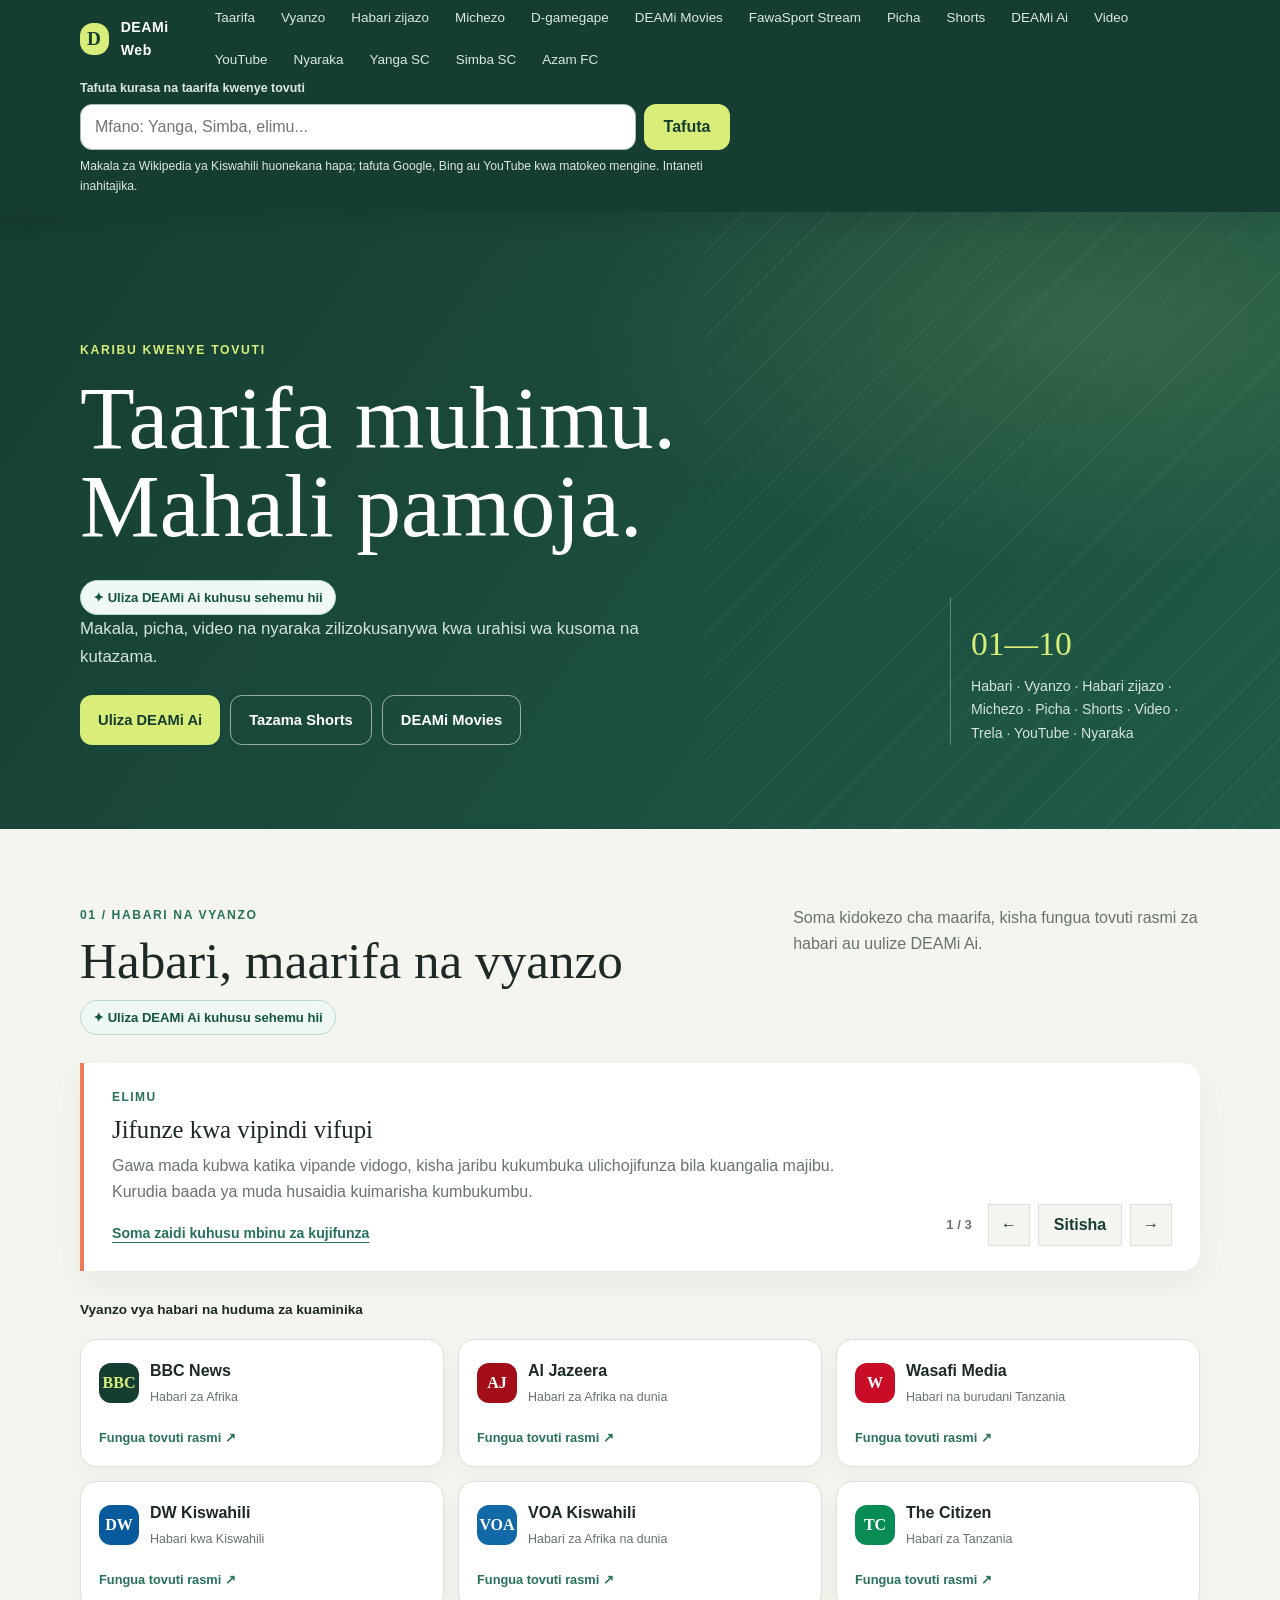
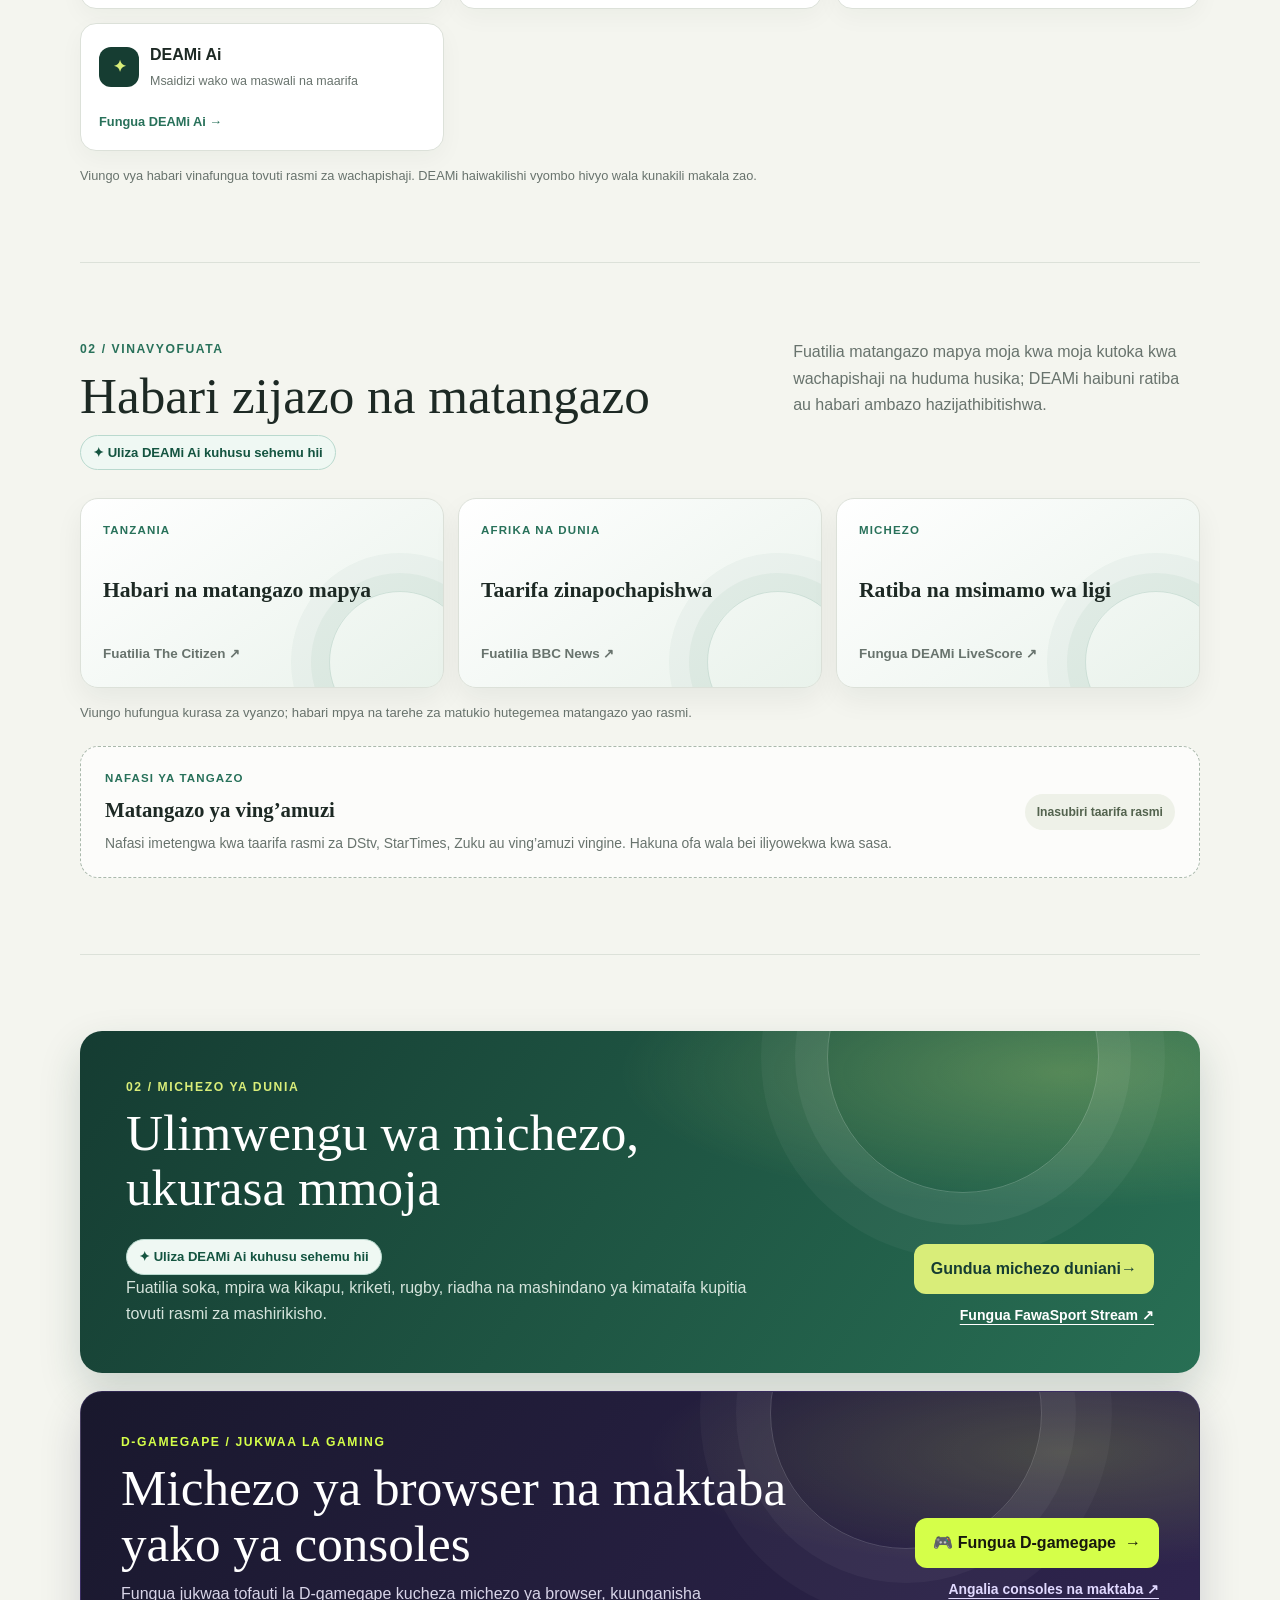
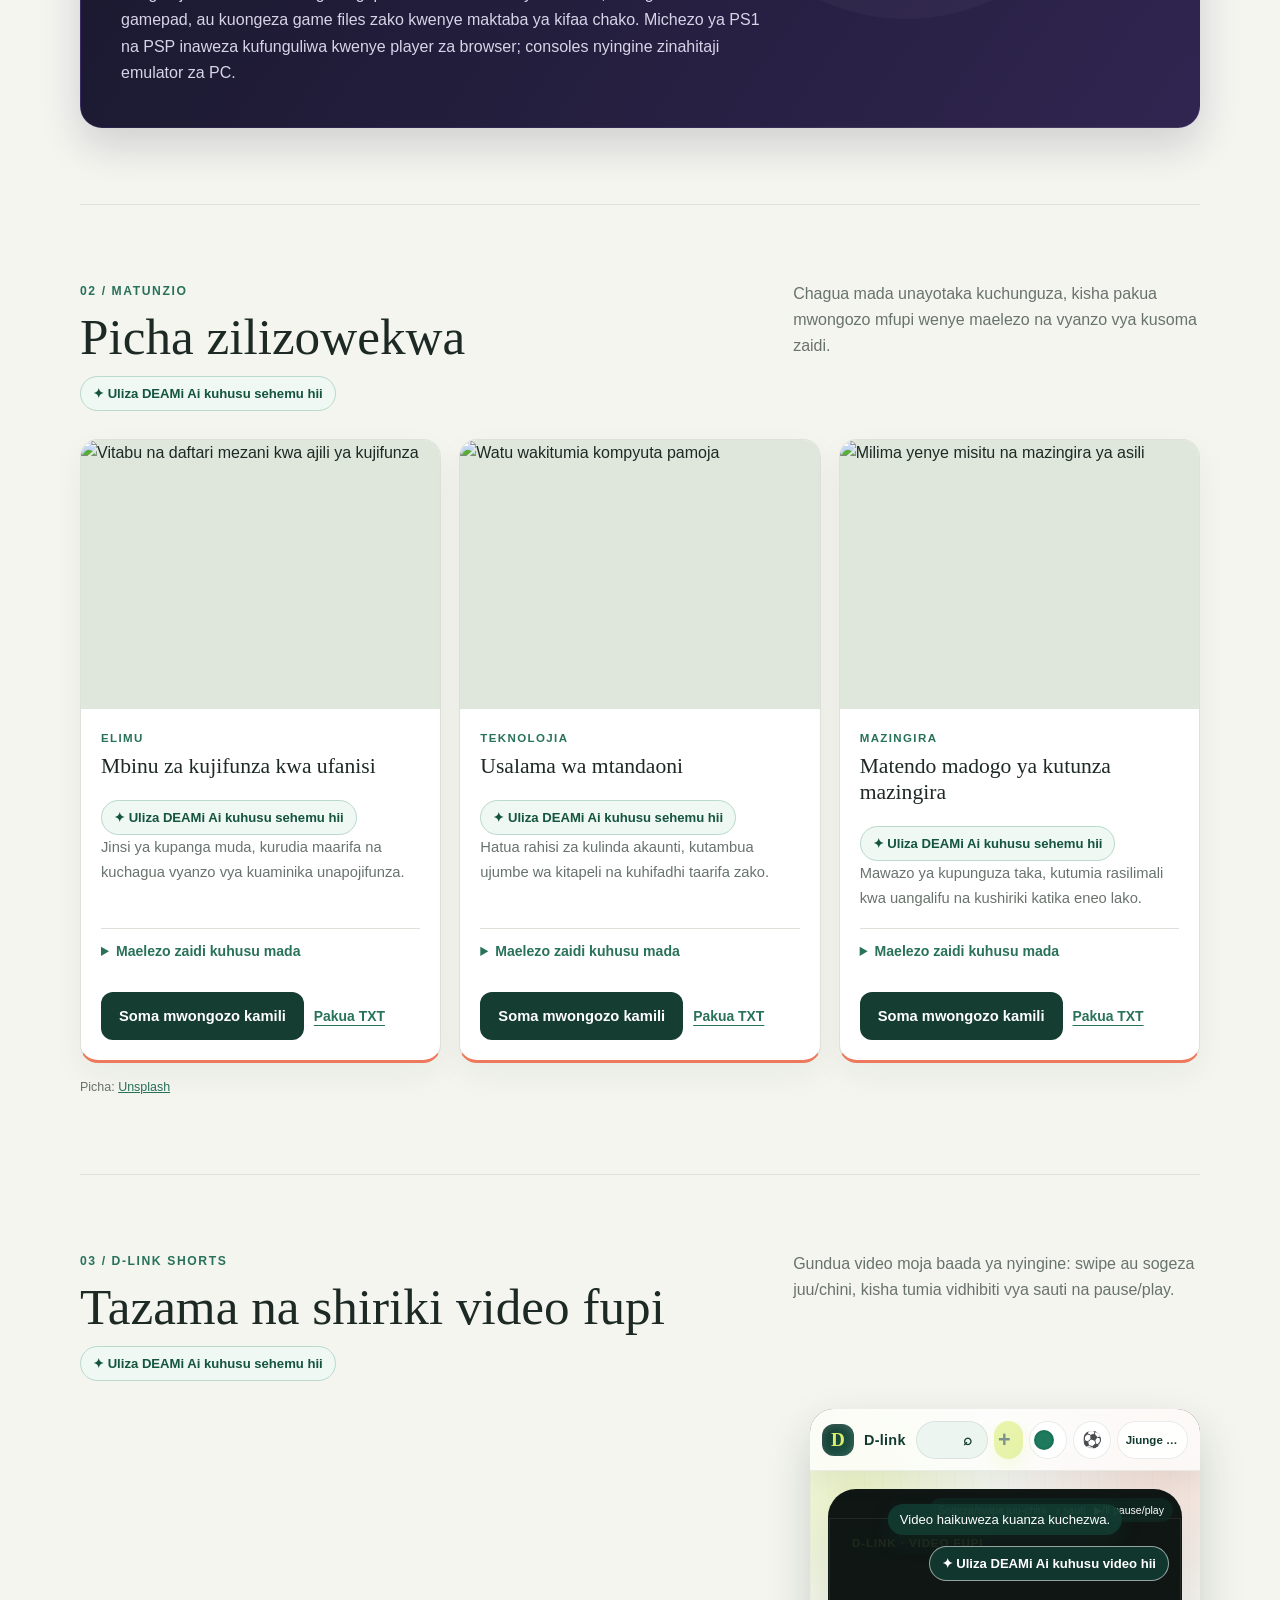
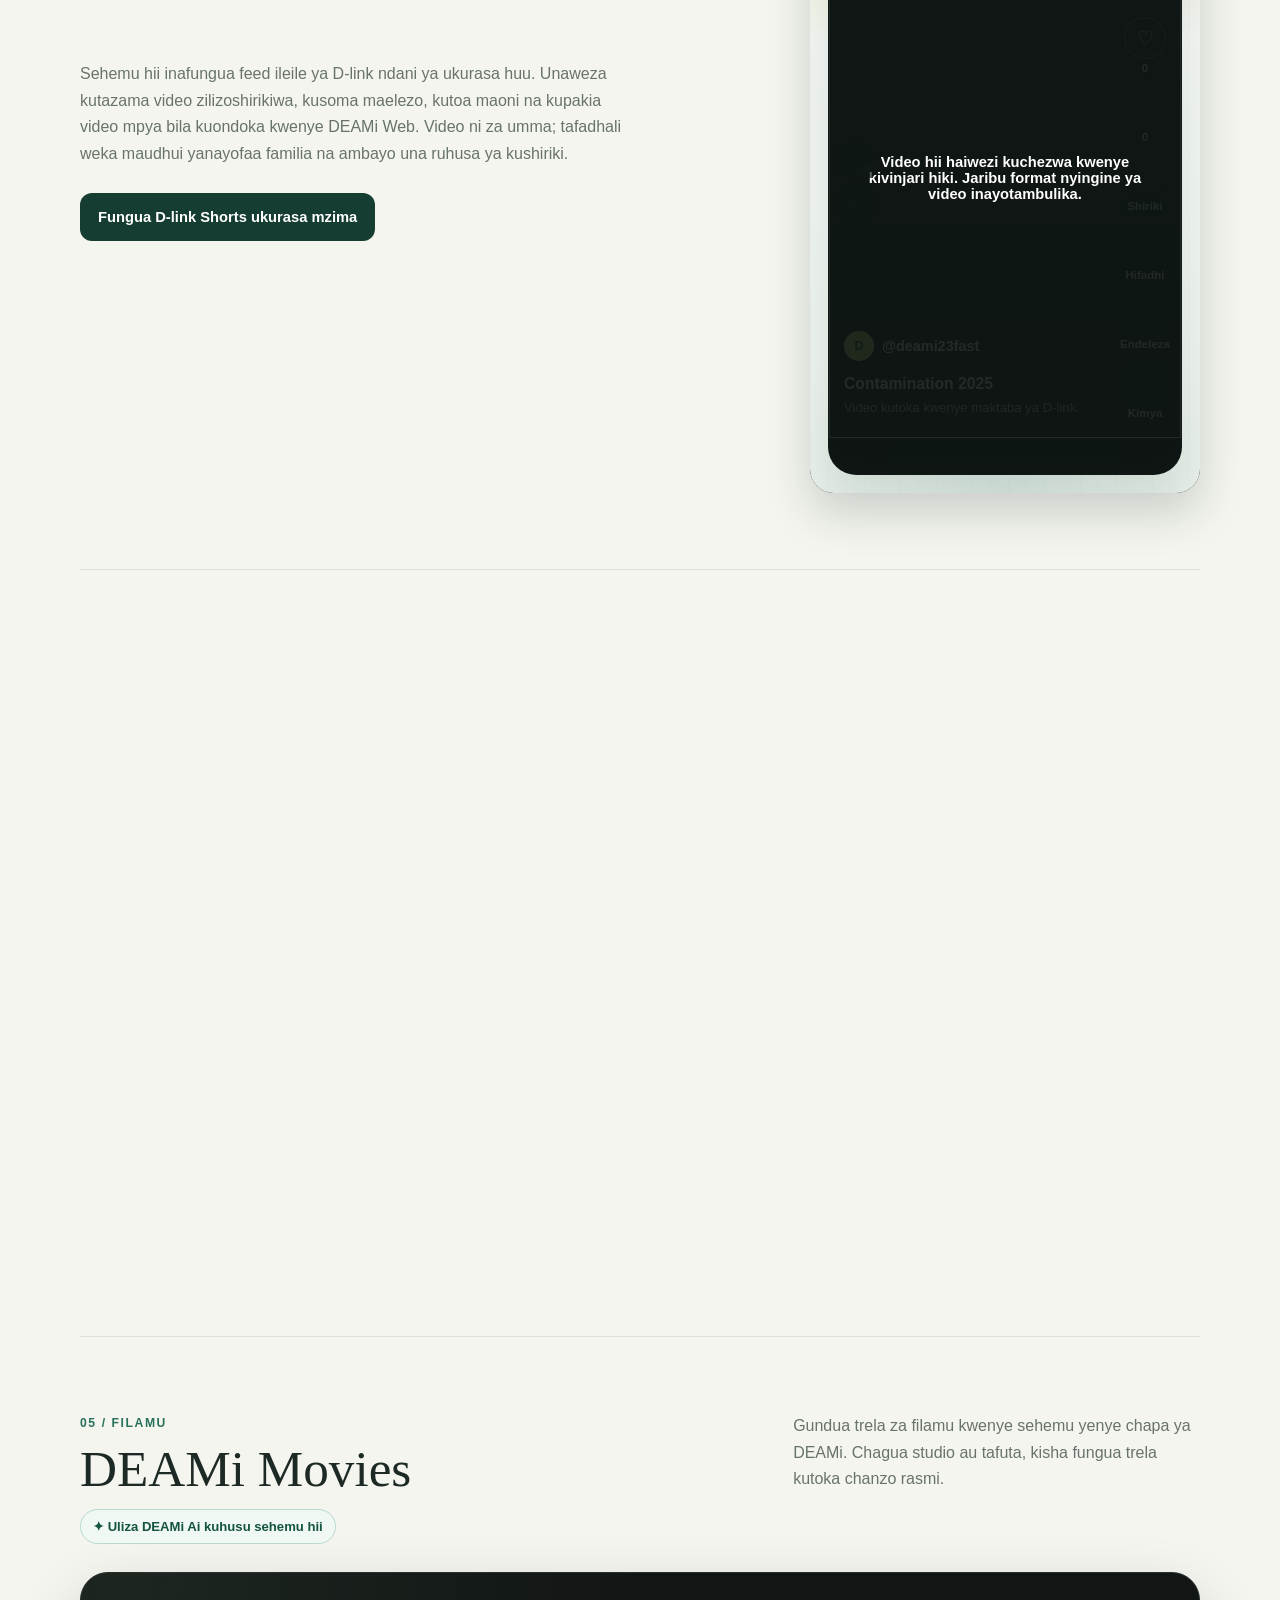
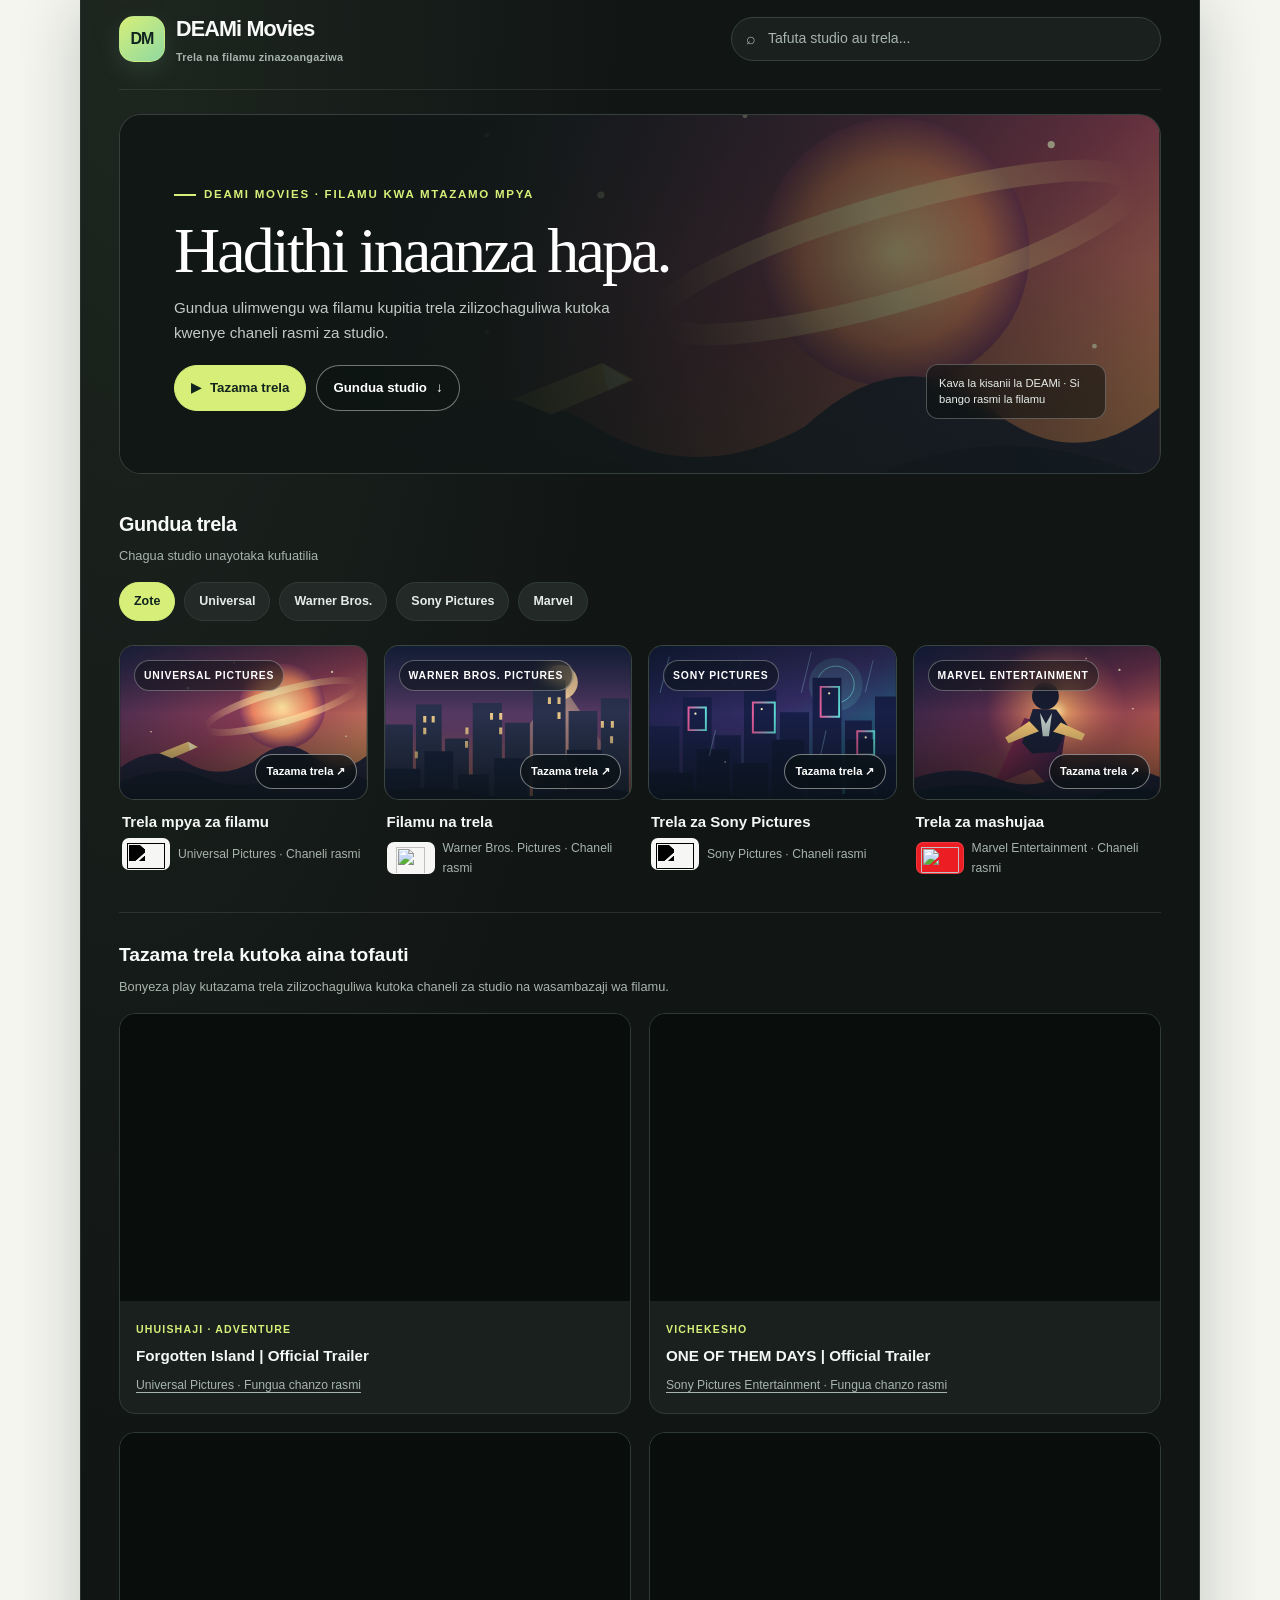
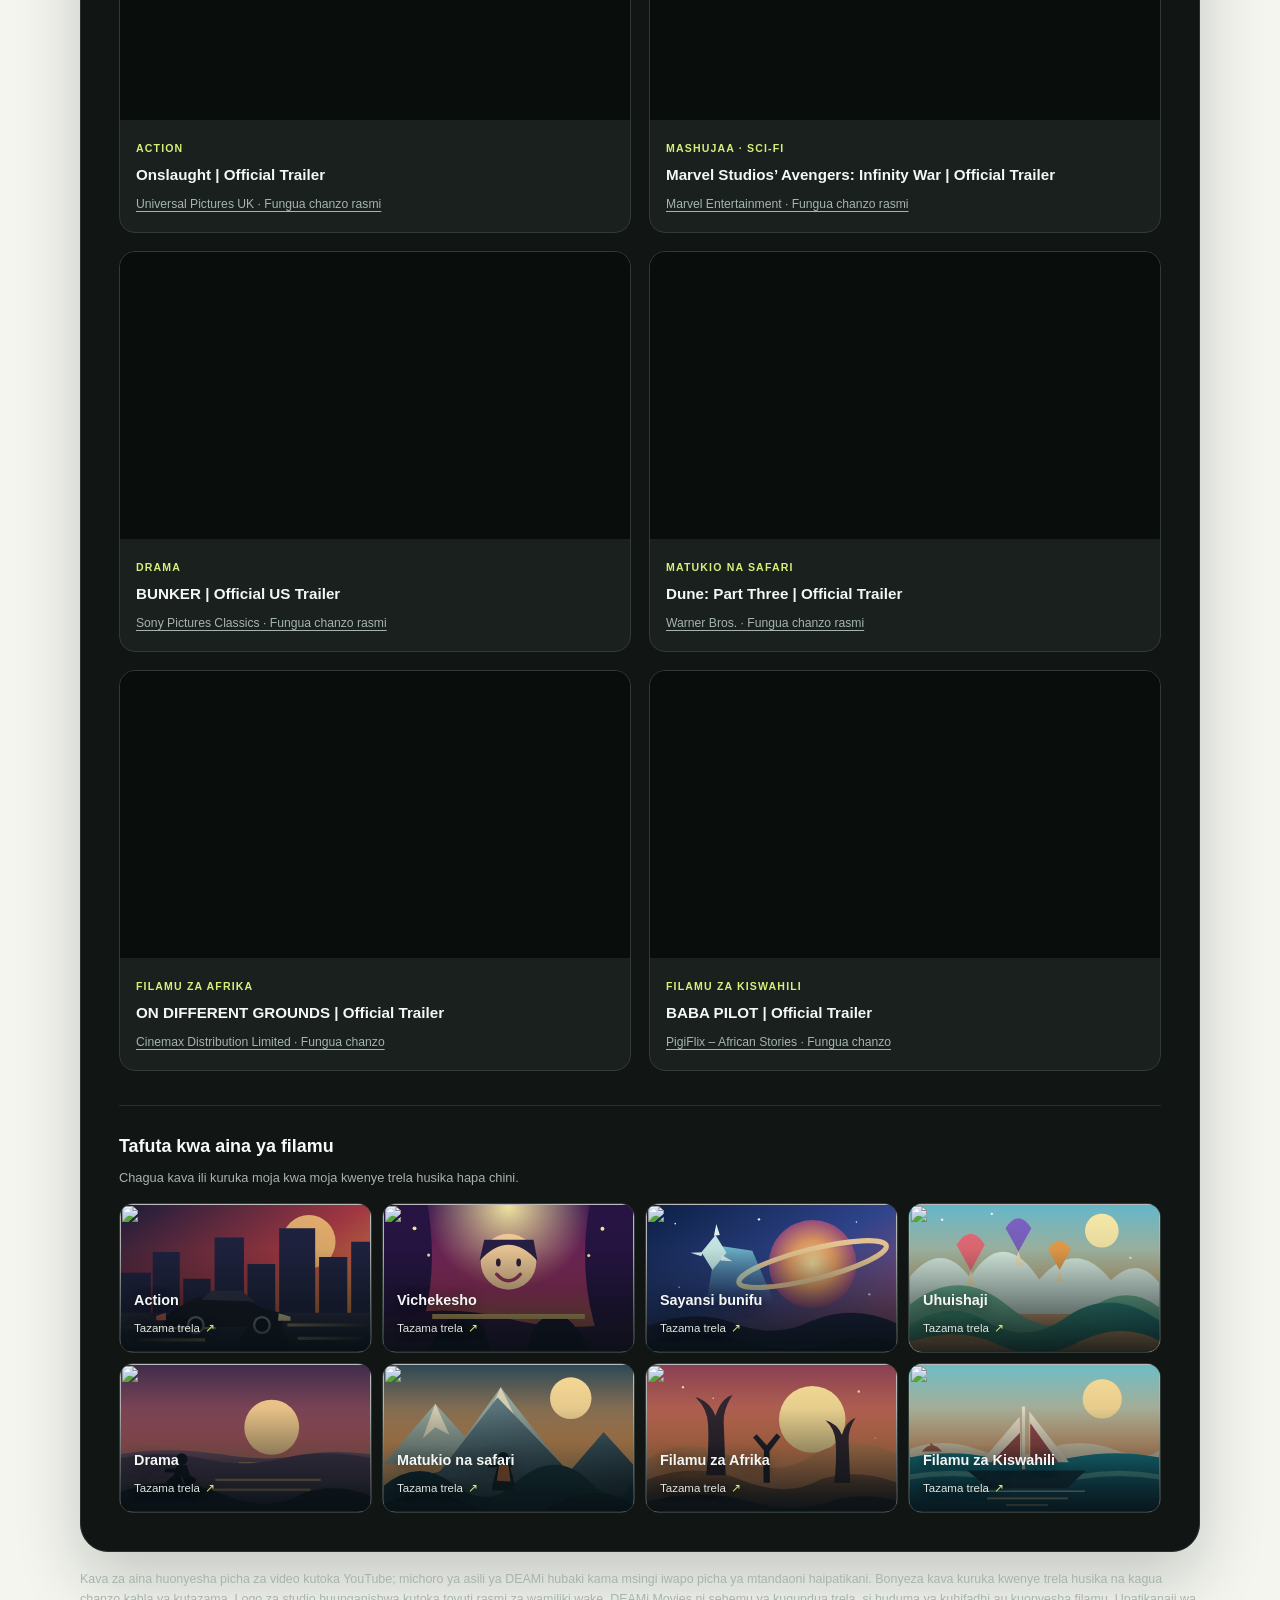
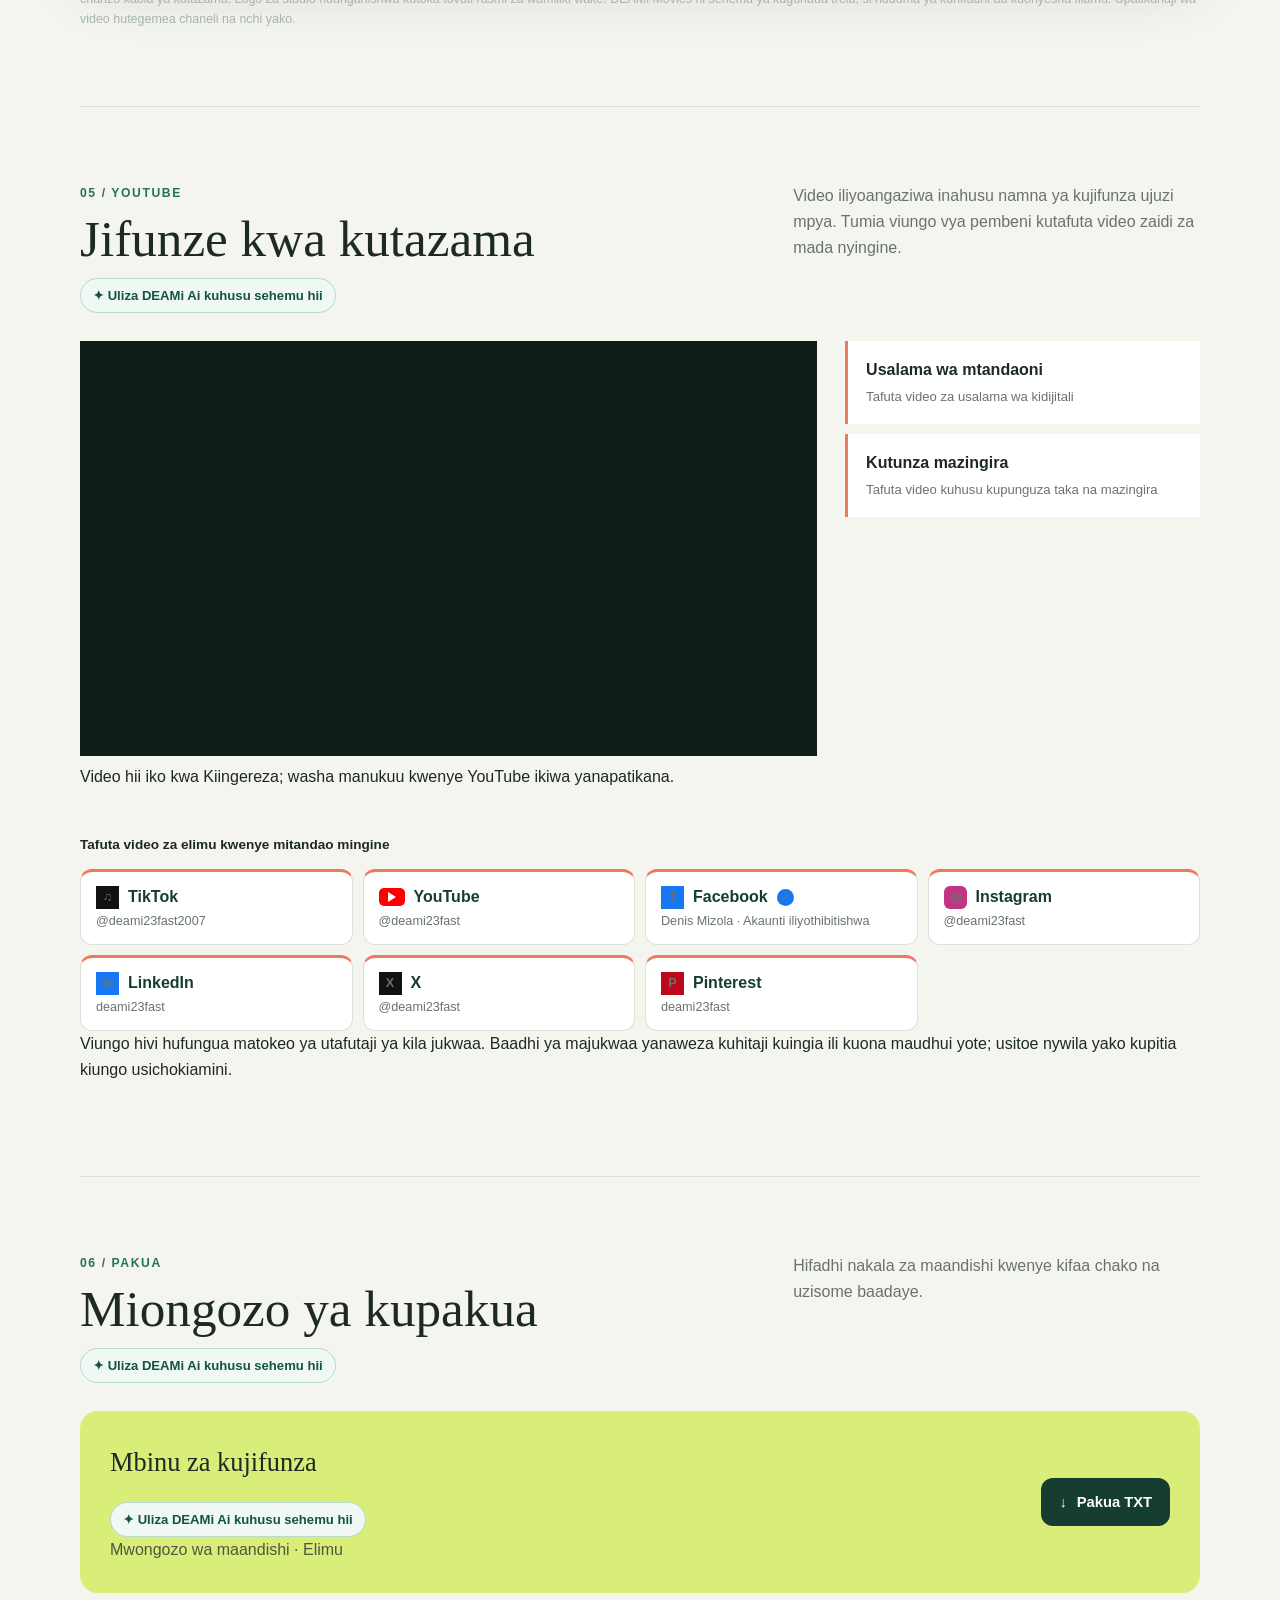
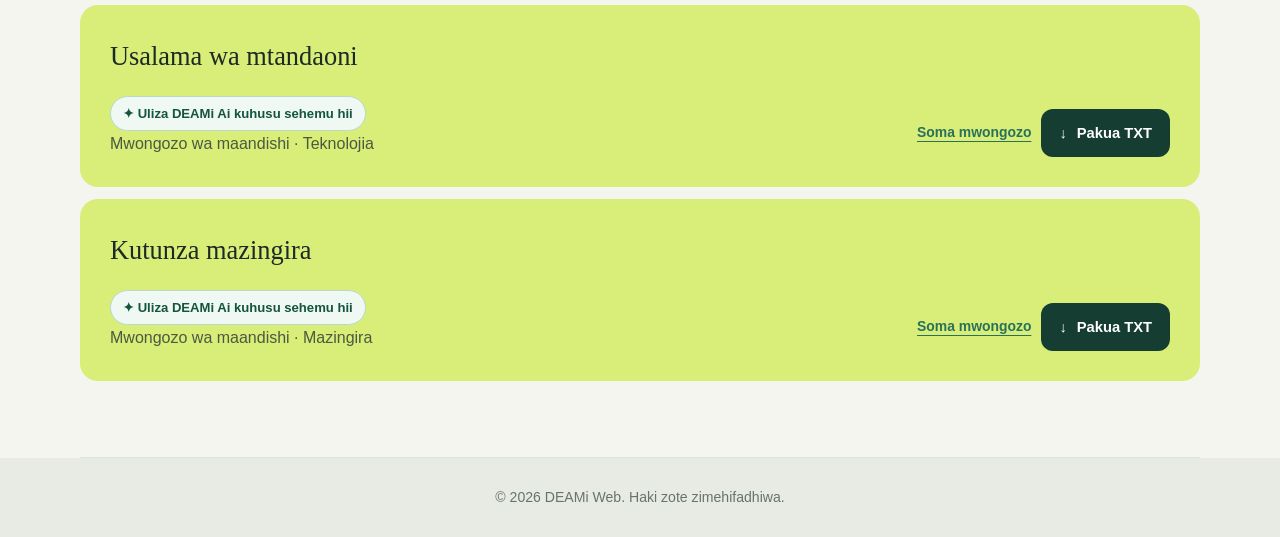
==== commit 44c93273: "Improve DEAMi homepage SEO and accessibility" ====
--- a/q.html
+++ b/q.html
@@ -15,6 +15,16 @@
     <meta name="twitter:card" content="summary">
     <meta name="twitter:title" content="DEAMi Web | Taarifa, michezo na burudani">
     <meta name="twitter:description" content="Taarifa, michezo, video, picha na nyaraka za elimu na burudani katika DEAMi Web.">
+    <script type="application/ld+json">
+    {
+        "@context": "https://schema.org",
+        "@type": "WebSite",
+        "name": "DEAMi Web",
+        "url": "https://denismizola.github.io/deami-web/",
+        "description": "Taarifa, michezo, video, picha na nyaraka za elimu na burudani kwa Kiswahili.",
+        "inLanguage": "sw-TZ"
+    }
+    </script>
     <title>DEAMi Web | Taarifa, michezo na burudani</title>
     <style>
         :root {
@@ -34,6 +44,8 @@
         html { scroll-behavior: smooth; scroll-padding-top: 80px; }
         body { margin: 0; background: var(--paper); color: var(--ink); font-family: "Trebuchet MS", "Segoe UI", sans-serif; line-height: 1.65; transition: background-color 700ms ease; }
         a { color: inherit; }
+        .skip-link { position: fixed; z-index: 10; top: 10px; left: 10px; padding: 10px 14px; border-radius: 8px; background: var(--lime); color: var(--forest); font-weight: 800; transform: translateY(-160%); }
+        .skip-link:focus { transform: translateY(0); }
 
         body[data-theme="sunset"] {
             --forest: #56313a;
@@ -395,6 +407,7 @@
     <link rel="stylesheet" href="deami-layout.css">
 </head>
 <body>
+    <a class="skip-link" href="#maudhui">Ruka kwenda kwenye maudhui</a>
     <header class="site-header">
         <div class="nav-wrap">
             <a class="brand" href="#mwanzo"><span class="brand-mark" aria-hidden="true">D</span><span>DEAMi Web</span></a>
@@ -446,7 +459,7 @@
         </div>
     </header>
 
-    <main>
+    <main id="maudhui">
         <section id="taarifa" class="section">
             <div class="section-head">
                 <div><p class="section-kicker">01 / Habari na vyanzo</p><h2>Habari, maarifa na vyanzo</h2></div>
@@ -908,7 +921,7 @@
                 document.body.dataset.theme = nextTheme;
             }
             backgroundThemeIndex = (backgroundThemeIndex + 1) % backgroundThemes.length;
-        }, 60_000);
+        }, 20_000);
 
         const informationItems = [
             {
@@ -1198,4 +1211,4 @@
     </script>
     <script src="deami-context.js" defer></script>
 </body>
-</html>+</html>
